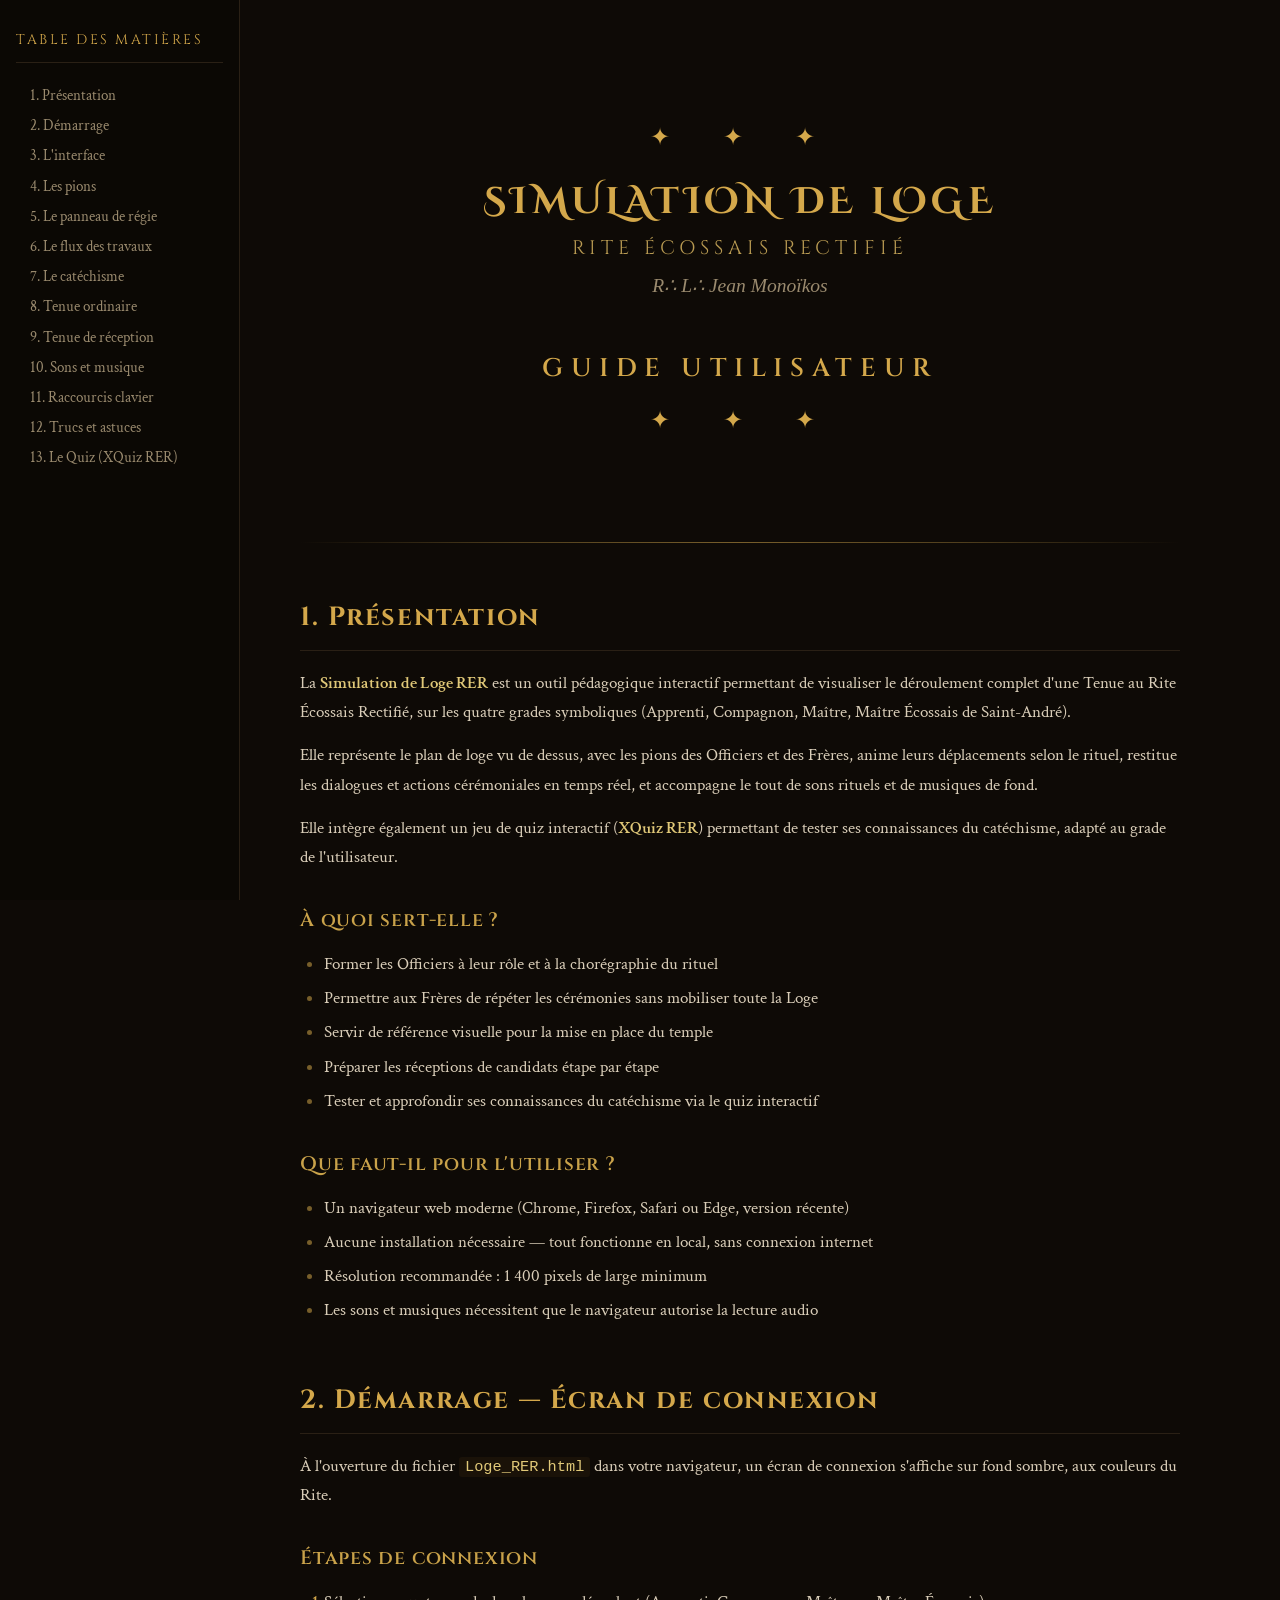
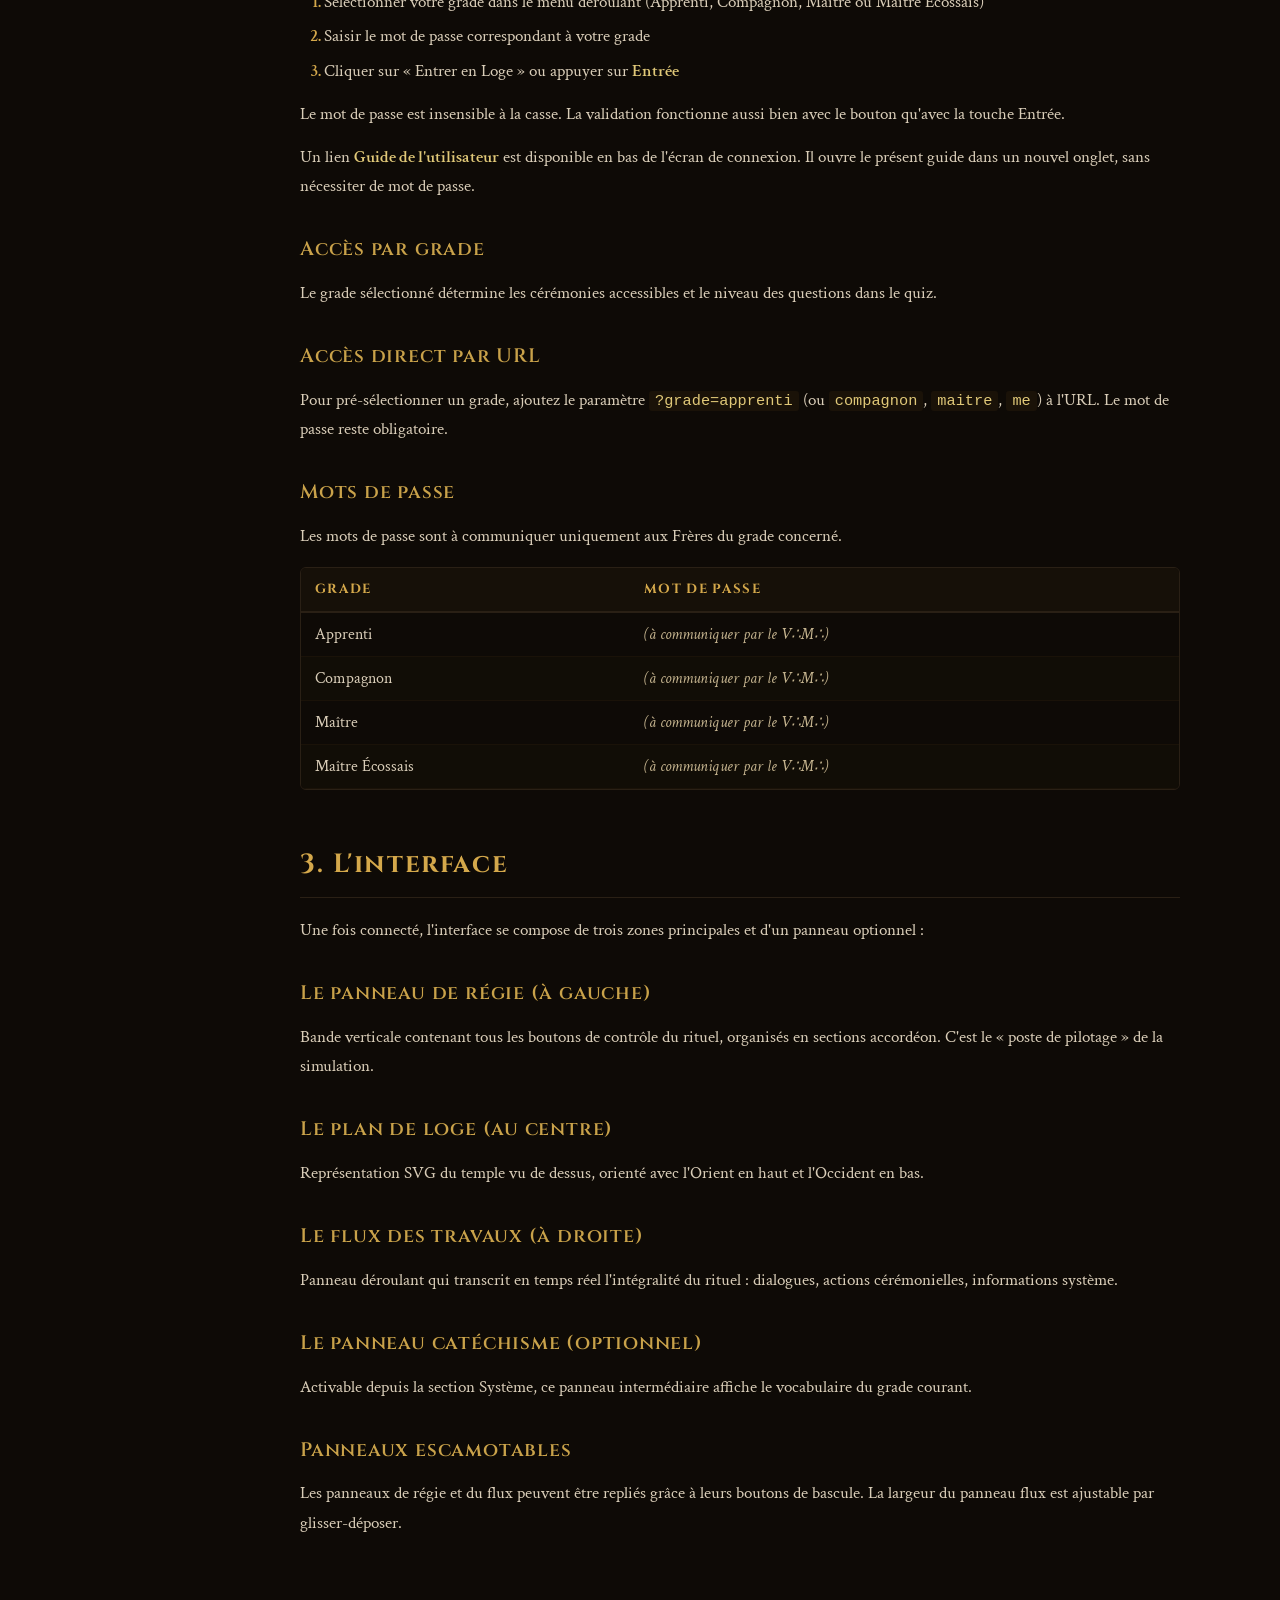
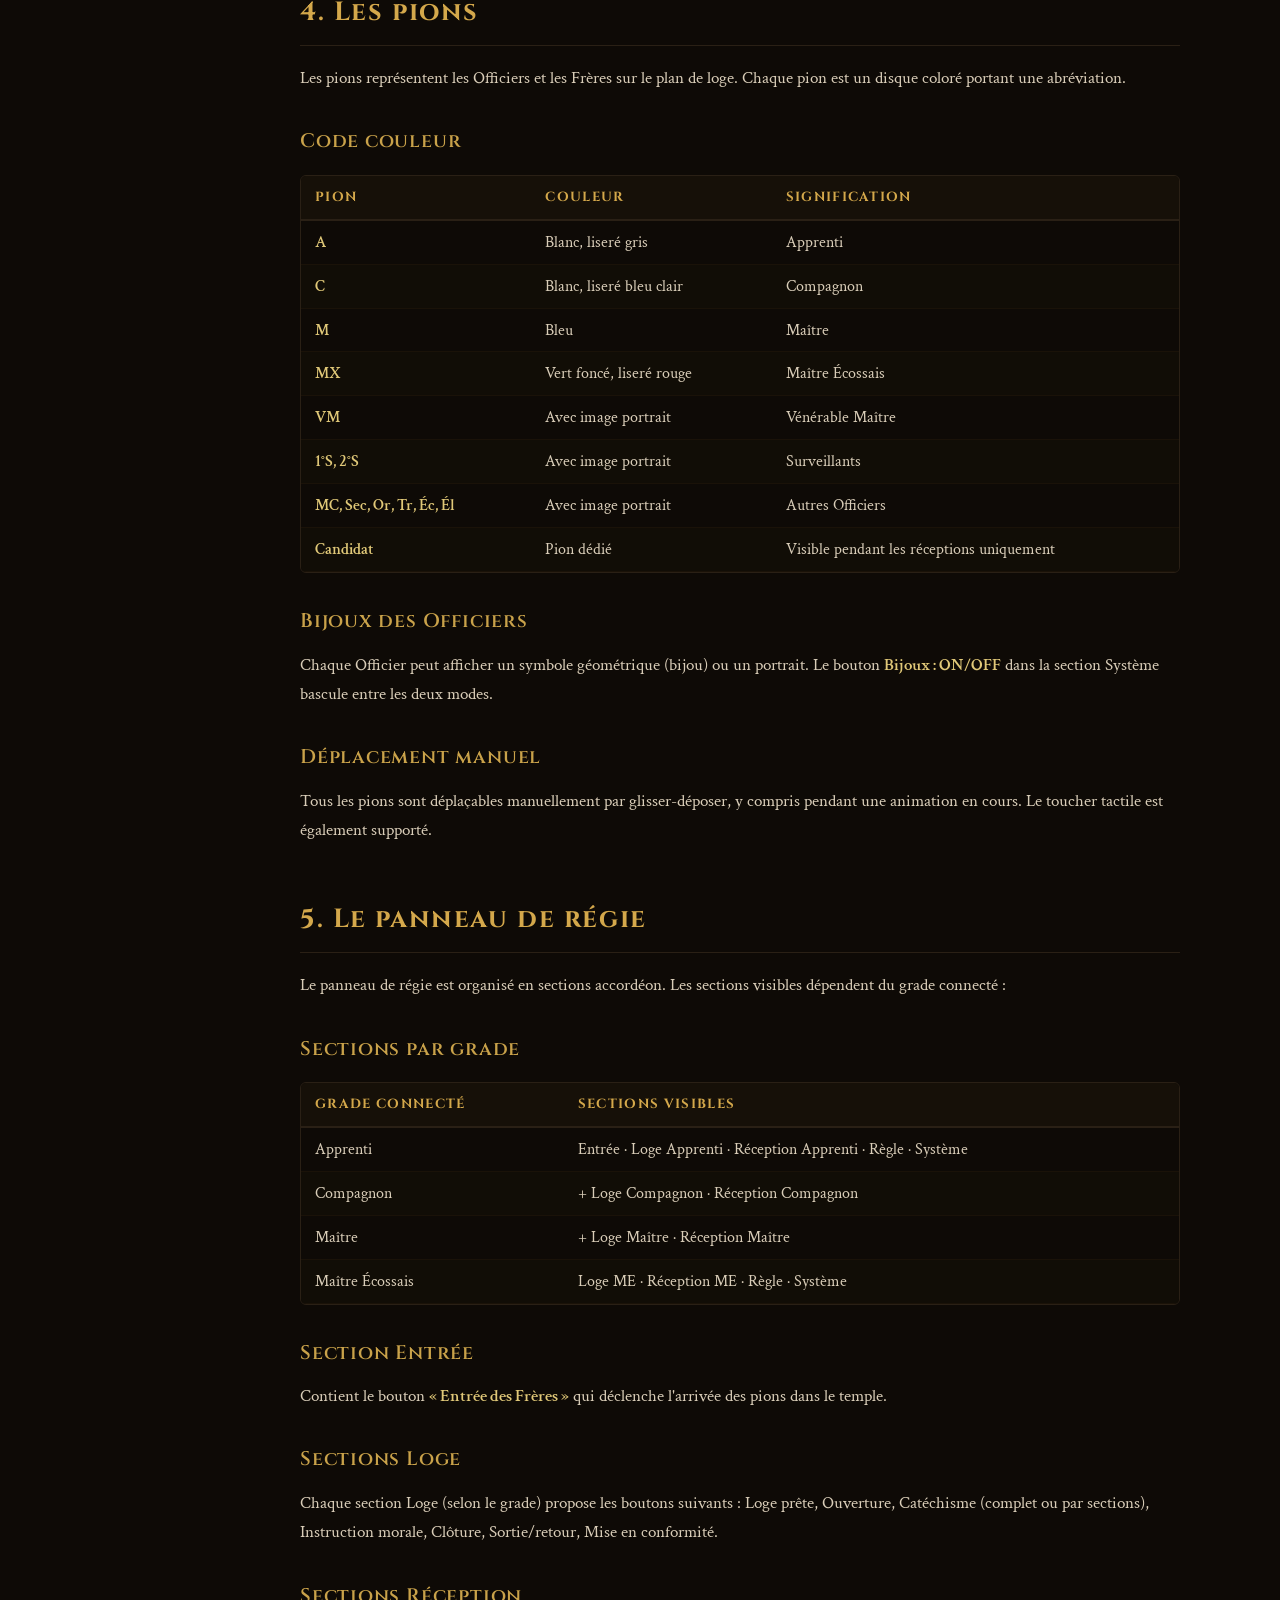
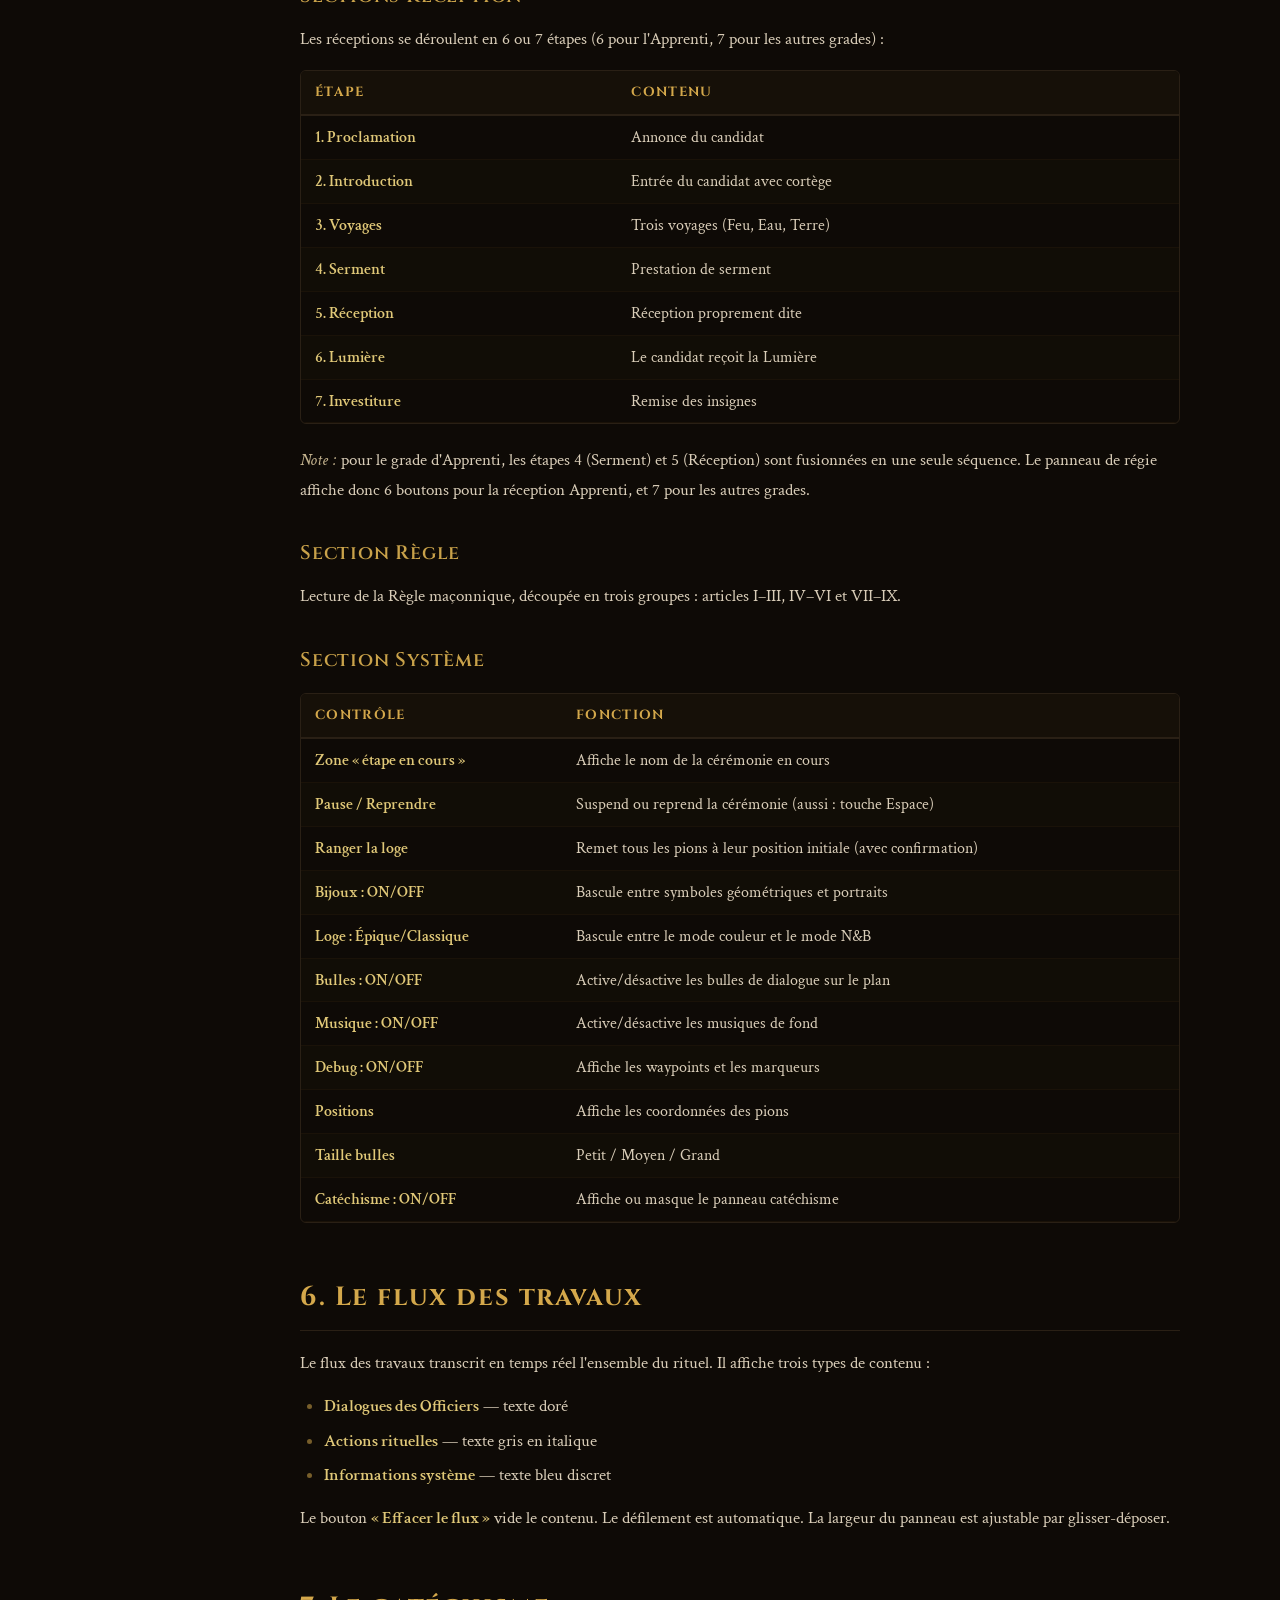
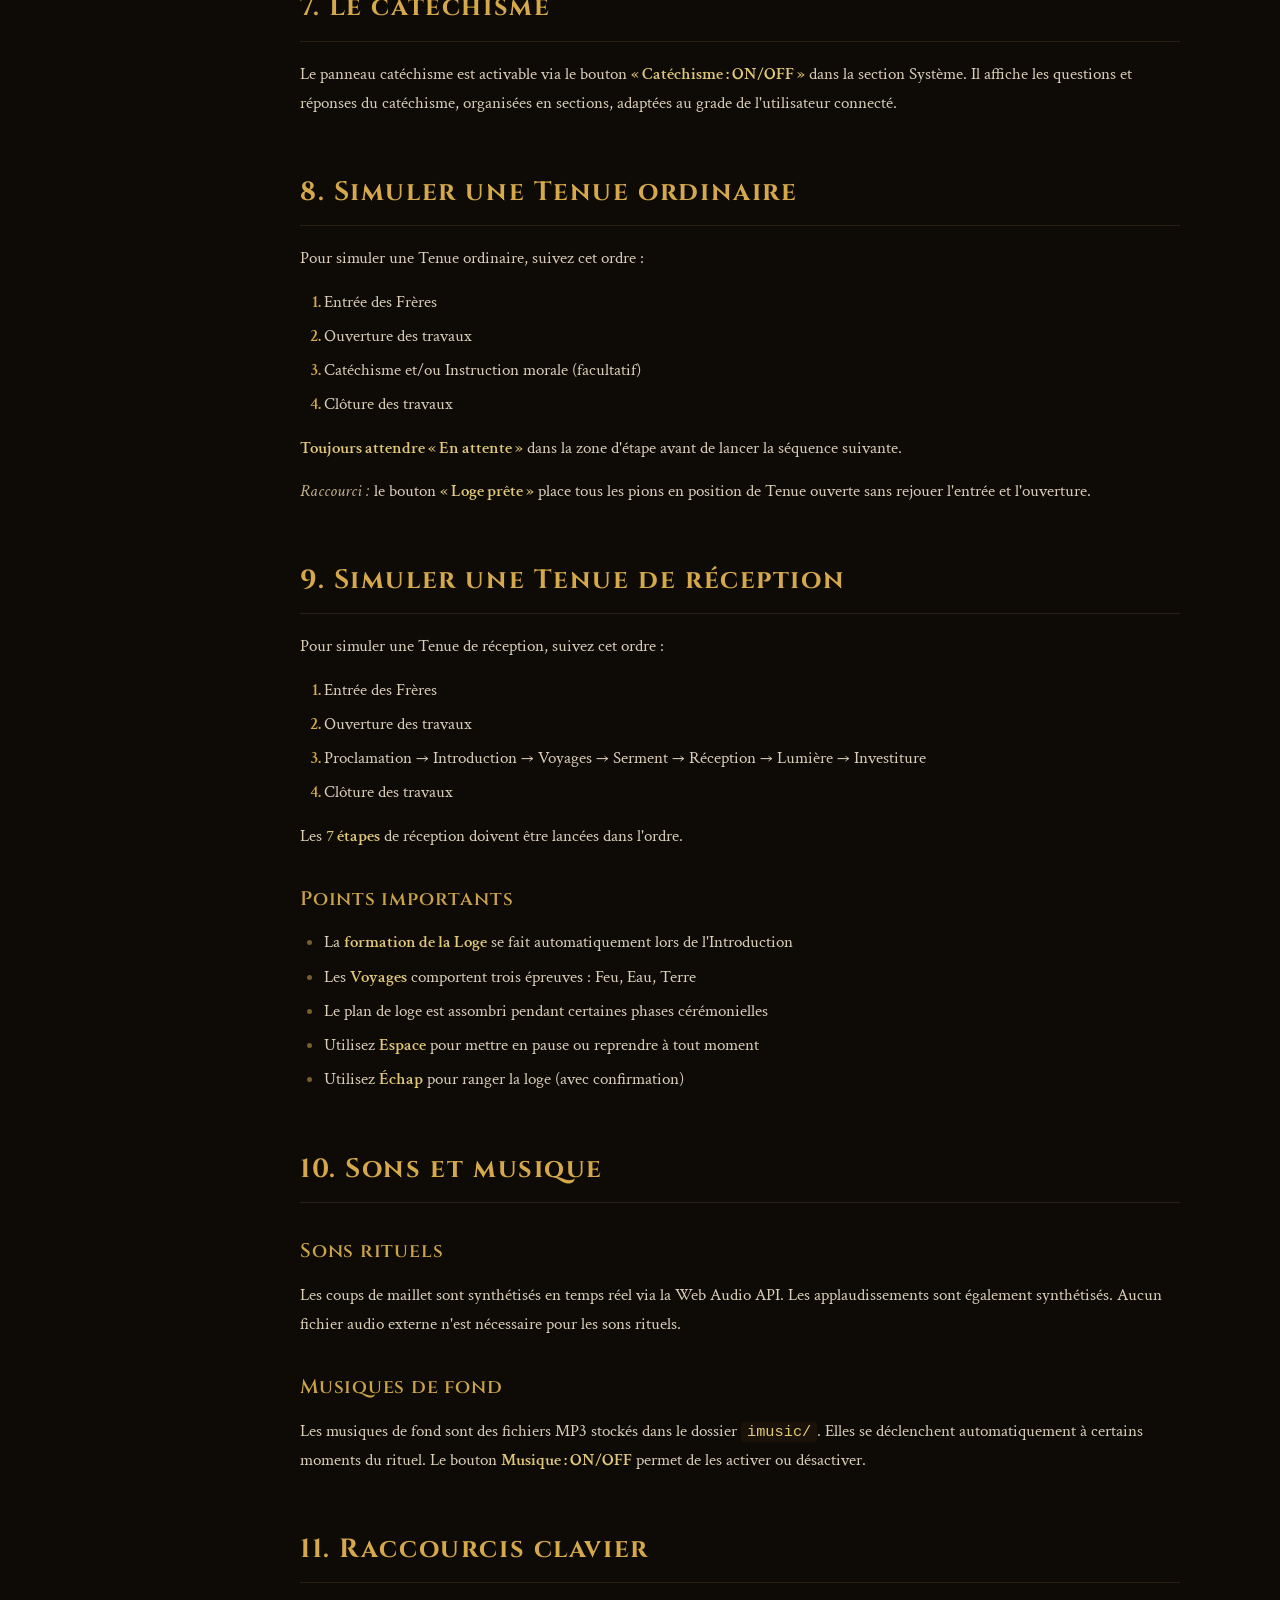
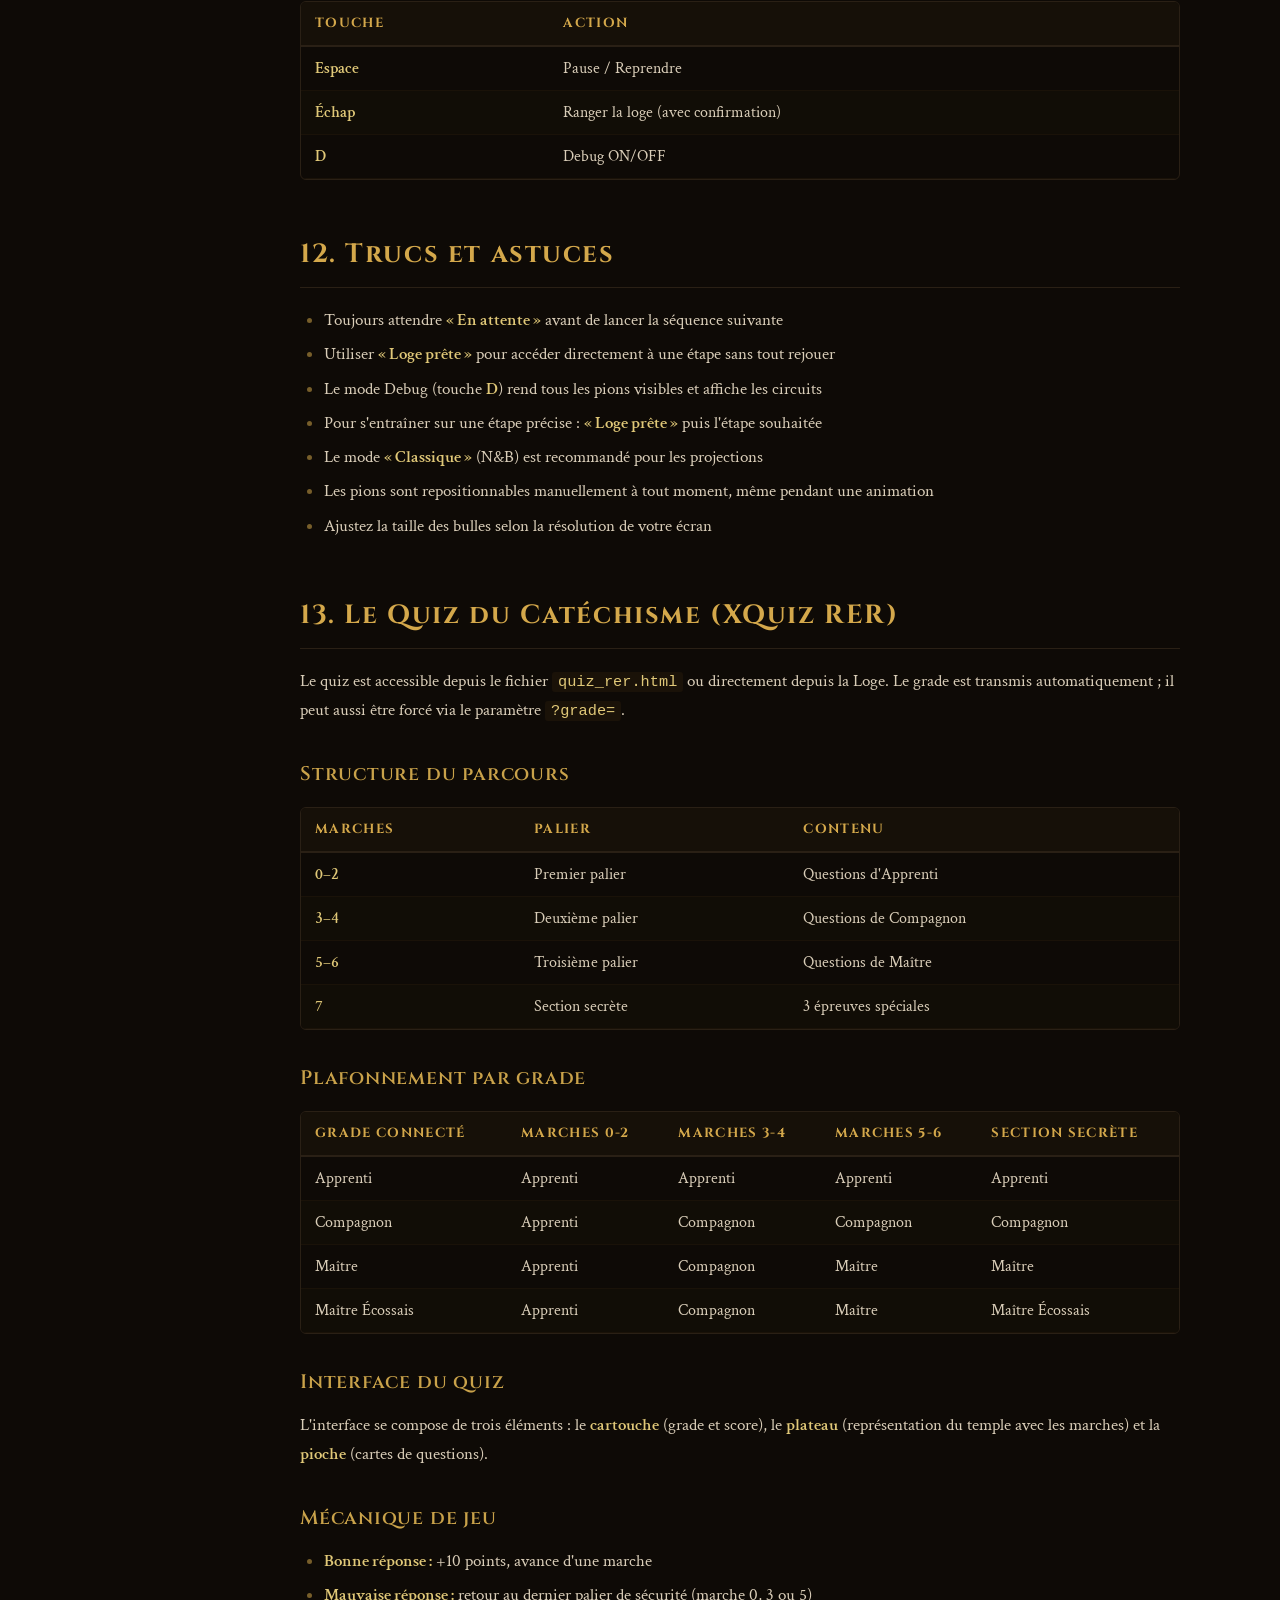
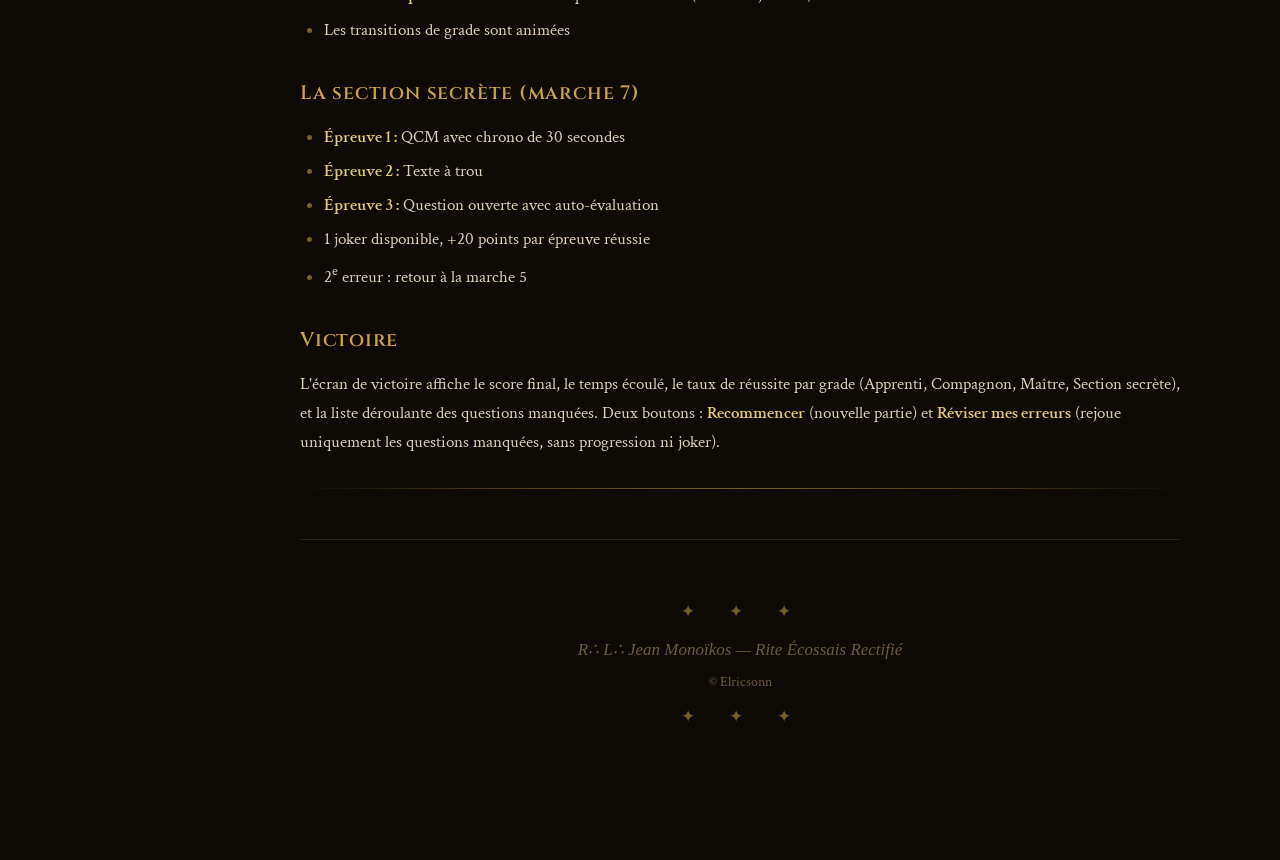
==== guide_utilisateur.html @ 22a7121b "Ajout guide_utilisateur.html au déploiement GitHub Pages Co-Authored-By: Claude Opus 4.6 (1M context" ====
<!DOCTYPE html>
<html lang="fr">
<head>
<meta charset="UTF-8">
<meta name="viewport" content="width=device-width, initial-scale=1.0">
<title>Guide utilisateur — Simulation de Loge RER</title>
<link href="https://fonts.googleapis.com/css2?family=Cinzel:wght@400;600;700;900&family=Cinzel+Decorative:wght@400;700&family=Crimson+Text:ital,wght@0,400;0,600;0,700;1,400;1,600&family=IM+Fell+English:ital@0;1&display=swap" rel="stylesheet">
<style>
/* ===== RESET & BASE ===== */
*, *::before, *::after { box-sizing: border-box; margin: 0; padding: 0; }
html { scroll-behavior: smooth; font-size: 17px; }
body {
    background: #0e0a06;
    color: #d9cdb8;
    font-family: 'Crimson Text', Georgia, serif;
    line-height: 1.72;
    min-height: 100vh;
}
::selection { background: #d4a84b33; color: #fff; }

/* ===== LAYOUT ===== */
.page-wrapper {
    display: flex;
    min-height: 100vh;
}
.content-area {
    flex: 1;
    min-width: 0;
    max-width: 960px;
    margin: 0 auto;
    padding: 48px 40px 80px 40px;
}
@media (min-width: 1100px) {
    .content-area { margin-left: 260px; }
}

/* ===== SIDEBAR TOC ===== */
.toc-sidebar {
    position: fixed;
    top: 0; left: 0;
    width: 240px;
    height: 100vh;
    background: #0b0804;
    border-right: 1px solid #2a2015;
    overflow-y: auto;
    padding: 28px 16px 40px 16px;
    z-index: 100;
    transition: transform .35s cubic-bezier(.4,0,.2,1);
    scrollbar-width: thin;
    scrollbar-color: #3a2a10 transparent;
}
.toc-sidebar::-webkit-scrollbar { width: 5px; }
.toc-sidebar::-webkit-scrollbar-thumb { background: #3a2a10; border-radius: 3px; }
.toc-sidebar::-webkit-scrollbar-track { background: transparent; }
.toc-sidebar .toc-title {
    font-family: 'Cinzel', serif;
    font-size: .82rem;
    letter-spacing: .18em;
    text-transform: uppercase;
    color: #d4a84b;
    margin-bottom: 18px;
    padding-bottom: 10px;
    border-bottom: 1px solid #2a2015;
}
.toc-sidebar a {
    display: block;
    color: #9a8a6e;
    text-decoration: none;
    font-family: 'Crimson Text', serif;
    font-size: .86rem;
    line-height: 1.45;
    padding: 4px 8px 4px 12px;
    border-left: 2px solid transparent;
    border-radius: 0 4px 4px 0;
    transition: all .2s;
    margin-bottom: 1px;
}
.toc-sidebar a:hover {
    color: #d4a84b;
    background: #1a1208;
    border-left-color: #d4a84b44;
}
.toc-sidebar a.active {
    color: #d4a84b;
    background: #1a1208;
    border-left-color: #d4a84b;
    font-weight: 600;
}

/* ===== HAMBURGER ===== */
.toc-toggle {
    display: none;
    position: fixed;
    top: 14px; left: 14px;
    z-index: 200;
    width: 42px; height: 42px;
    background: #161008;
    border: 1px solid #2a2015;
    border-radius: 6px;
    cursor: pointer;
    align-items: center;
    justify-content: center;
    flex-direction: column;
    gap: 5px;
}
.toc-toggle span {
    display: block;
    width: 22px; height: 2px;
    background: #d4a84b;
    border-radius: 1px;
    transition: all .3s;
}
.toc-toggle.open span:nth-child(1) { transform: translateY(7px) rotate(45deg); }
.toc-toggle.open span:nth-child(2) { opacity: 0; }
.toc-toggle.open span:nth-child(3) { transform: translateY(-7px) rotate(-45deg); }

.toc-overlay {
    display: none;
    position: fixed;
    inset: 0;
    background: rgba(0,0,0,.6);
    z-index: 90;
}

@media (max-width: 1099px) {
    .toc-toggle { display: flex; }
    .toc-sidebar { transform: translateX(-100%); }
    .toc-sidebar.open { transform: translateX(0); }
    .toc-overlay.open { display: block; }
    .content-area { padding: 48px 24px 80px 24px; margin-left: 0; }
}
@media (max-width: 600px) {
    html { font-size: 15px; }
    .content-area { padding: 40px 16px 60px 16px; }
}

/* ===== TITLE PAGE ===== */
.title-page {
    text-align: center;
    padding: 60px 20px 50px;
    margin-bottom: 40px;
}
.title-stars {
    font-size: 1.4rem;
    color: #d4a84b;
    letter-spacing: .6em;
    margin: 10px 0;
}
.title-page h1 {
    font-family: 'Cinzel Decorative', 'Cinzel', serif;
    font-weight: 700;
    font-size: 2.2rem;
    color: #d4a84b;
    letter-spacing: .12em;
    text-transform: uppercase;
    margin: 20px 0 6px;
    line-height: 1.25;
}
.title-page .title-rite {
    font-family: 'Cinzel', serif;
    font-size: 1.15rem;
    color: #b89a52;
    letter-spacing: .25em;
    text-transform: uppercase;
    margin-bottom: 4px;
}
.title-page .title-loge {
    font-family: 'IM Fell English', serif;
    font-style: italic;
    font-size: 1.15rem;
    color: #9a8a6e;
    margin-bottom: 24px;
}
.title-page .title-mode {
    font-family: 'Cinzel', serif;
    font-size: 1.5rem;
    font-weight: 600;
    color: #d4a84b;
    letter-spacing: .3em;
    text-transform: uppercase;
}

/* ===== HEADINGS ===== */
h2 {
    font-family: 'Cinzel', serif;
    font-weight: 700;
    font-size: 1.55rem;
    color: #d4a84b;
    margin: 52px 0 18px;
    padding-bottom: 10px;
    border-bottom: 1px solid #2a2015;
    letter-spacing: .06em;
}
h3 {
    font-family: 'Cinzel', serif;
    font-weight: 600;
    font-size: 1.15rem;
    color: #c9a24a;
    margin: 32px 0 12px;
    letter-spacing: .04em;
}
h4 {
    font-family: 'Cinzel', serif;
    font-weight: 400;
    font-size: 1rem;
    color: #b89a52;
    margin: 22px 0 8px;
}

/* ===== PARAGRAPHS & LISTS ===== */
p { margin: 0 0 14px; }
ul, ol { margin: 0 0 14px 24px; }
li { margin-bottom: 5px; }
ul li::marker { color: #d4a84b88; }
ol li::marker { color: #d4a84b; font-weight: 600; }
strong, b { color: #e0c878; font-weight: 600; }
em, i { font-style: italic; color: #c4b38e; }

/* ===== TABLES ===== */
.table-wrap {
    overflow-x: auto;
    margin: 16px 0 22px;
    border-radius: 6px;
    border: 1px solid #2a2015;
}
table {
    width: 100%;
    border-collapse: collapse;
    font-size: .92rem;
}
thead th {
    font-family: 'Cinzel', serif;
    font-size: .78rem;
    letter-spacing: .1em;
    text-transform: uppercase;
    color: #d4a84b;
    background: #161008;
    padding: 10px 14px;
    text-align: left;
    border-bottom: 2px solid #2a2015;
    white-space: nowrap;
}
tbody td {
    padding: 8px 14px;
    border-bottom: 1px solid #1a1208;
    vertical-align: top;
}
tbody tr:nth-child(even) td { background: #110d06; }
tbody tr:hover td { background: #1a140a; }
td code, th code {
    font-size: .85em;
    background: #1a1208;
    padding: 1px 5px;
    border-radius: 3px;
    color: #e0c878;
}

/* ===== CODE ===== */
code {
    font-family: 'SF Mono', 'Fira Code', 'Consolas', monospace;
    font-size: .9em;
}
p code, li code {
    background: #1a1208;
    padding: 1px 6px;
    border-radius: 3px;
    color: #e0c878;
}

/* ===== GOLD SEPARATOR ===== */
.gold-sep {
    height: 1px;
    background: linear-gradient(90deg, transparent, #d4a84b55, #d4a84b88, #d4a84b55, transparent);
    margin: 30px 0;
    border: none;
}

/* ===== BACK TO TOP ===== */
.back-to-top {
    position: fixed;
    bottom: 28px;
    right: 28px;
    width: 44px; height: 44px;
    background: #161008;
    border: 1px solid #2a2015;
    border-radius: 50%;
    color: #d4a84b;
    font-size: 1.3rem;
    cursor: pointer;
    display: flex;
    align-items: center;
    justify-content: center;
    opacity: 0;
    visibility: hidden;
    transition: all .3s;
    z-index: 80;
}
.back-to-top.visible { opacity: 1; visibility: visible; }
.back-to-top:hover { background: #1e1608; border-color: #d4a84b44; transform: translateY(-2px); }

/* ===== FOOTER ===== */
.footer {
    text-align: center;
    padding: 50px 20px 40px;
    margin-top: 50px;
    border-top: 1px solid #2a2015;
    color: #6a5a3e;
}
.footer .footer-stars { color: #d4a84b88; letter-spacing: .5em; margin: 8px 0; }
.footer .footer-loge { font-family: 'IM Fell English', serif; font-style: italic; }
.footer .footer-copy { font-size: .85rem; margin-top: 6px; }

/* ===== PRINT ===== */
@media print {
    body { background: #fff; color: #111; font-size: 11pt; }
    .toc-sidebar, .toc-toggle, .toc-overlay, .back-to-top { display: none !important; }
    .content-area { margin: 0; padding: 20px; max-width: 100%; }
    h2 { color: #333; border-bottom-color: #999; }
    h3, h4 { color: #444; }
    .title-page h1, .title-page .title-mode, .title-stars { color: #222; }
    .title-page .title-rite, .title-page .title-loge { color: #555; }
    table { font-size: 9pt; }
    thead th { background: #eee; color: #222; border-bottom-color: #999; }
    tbody tr:nth-child(even) td { background: #f5f5f5; }
    tbody td { border-bottom-color: #ddd; }
    code, p code, li code, td code { color: #333; background: #eee; }
    .gold-sep { background: #ccc; }
    strong, b { color: #111; }
    em, i { color: #333; }
    a { color: #111; text-decoration: none; }
    .footer { border-top-color: #ccc; color: #666; }
    .footer .footer-stars { color: #999; }
}
</style>
</head>
<body>

<!-- ===== TOC TOGGLE (mobile) ===== -->
<button class="toc-toggle" id="tocToggle" aria-label="Menu">
    <span></span><span></span><span></span>
</button>
<div class="toc-overlay" id="tocOverlay"></div>

<!-- ===== SIDEBAR TOC ===== -->
<nav class="toc-sidebar" id="tocSidebar">
    <div class="toc-title">Table des mati&#232;res</div>
    <a href="#s1">1. Pr&#233;sentation</a>
    <a href="#s2">2. D&#233;marrage</a>
    <a href="#s3">3. L'interface</a>
    <a href="#s4">4. Les pions</a>
    <a href="#s5">5. Le panneau de r&#233;gie</a>
    <a href="#s6">6. Le flux des travaux</a>
    <a href="#s7">7. Le cat&#233;chisme</a>
    <a href="#s8">8. Tenue ordinaire</a>
    <a href="#s9">9. Tenue de r&#233;ception</a>
    <a href="#s10">10. Sons et musique</a>
    <a href="#s11">11. Raccourcis clavier</a>
    <a href="#s12">12. Trucs et astuces</a>
    <a href="#s13">13. Le Quiz (XQuiz RER)</a>
</nav>

<!-- ===== MAIN CONTENT ===== -->
<div class="page-wrapper">
<main class="content-area">

<!-- TITLE PAGE -->
<div class="title-page" id="top">
    <div class="title-stars">&#10022;&#8195;&#10022;&#8195;&#10022;</div>
    <h1>Simulation de Loge</h1>
    <div class="title-rite">Rite &#201;cossais Rectifi&#233;</div>
    <div class="title-loge">R&#8756; L&#8756; Jean Mono&#239;kos</div>
    <div style="height:20px"></div>
    <div class="title-mode">Guide utilisateur</div>
    <div class="title-stars">&#10022;&#8195;&#10022;&#8195;&#10022;</div>
</div>

<hr class="gold-sep">

<!-- ================================================================ -->
<!-- 1. Pr&#233;sentation -->
<!-- ================================================================ -->
<h2 id="s1">1. Pr&#233;sentation</h2>

<p>La <strong>Simulation de Loge RER</strong> est un outil p&#233;dagogique interactif permettant de visualiser le d&#233;roulement complet d'une Tenue au Rite &#201;cossais Rectifi&#233;, sur les quatre grades symboliques (Apprenti, Compagnon, Ma&#238;tre, Ma&#238;tre &#201;cossais de Saint-Andr&#233;).</p>

<p>Elle repr&#233;sente le plan de loge vu de dessus, avec les pions des Officiers et des Fr&#232;res, anime leurs d&#233;placements selon le rituel, restitue les dialogues et actions c&#233;r&#233;moniales en temps r&#233;el, et accompagne le tout de sons rituels et de musiques de fond.</p>

<p>Elle int&#232;gre &#233;galement un jeu de quiz interactif (<strong>XQuiz RER</strong>) permettant de tester ses connaissances du cat&#233;chisme, adapt&#233; au grade de l'utilisateur.</p>

<h3>&#192; quoi sert-elle ?</h3>
<ul>
    <li>Former les Officiers &#224; leur r&#244;le et &#224; la chor&#233;graphie du rituel</li>
    <li>Permettre aux Fr&#232;res de r&#233;p&#233;ter les c&#233;r&#233;monies sans mobiliser toute la Loge</li>
    <li>Servir de r&#233;f&#233;rence visuelle pour la mise en place du temple</li>
    <li>Pr&#233;parer les r&#233;ceptions de candidats &#233;tape par &#233;tape</li>
    <li>Tester et approfondir ses connaissances du cat&#233;chisme via le quiz interactif</li>
</ul>

<h3>Que faut-il pour l'utiliser ?</h3>
<ul>
    <li>Un navigateur web moderne (Chrome, Firefox, Safari ou Edge, version r&#233;cente)</li>
    <li>Aucune installation n&#233;cessaire &#8212; tout fonctionne en local, sans connexion internet</li>
    <li>R&#233;solution recommand&#233;e : 1 400 pixels de large minimum</li>
    <li>Les sons et musiques n&#233;cessitent que le navigateur autorise la lecture audio</li>
</ul>

<!-- ================================================================ -->
<!-- 2. D&#233;marrage -->
<!-- ================================================================ -->
<h2 id="s2">2. D&#233;marrage &#8212; &#201;cran de connexion</h2>

<p>&#192; l'ouverture du fichier <code>Loge_RER.html</code> dans votre navigateur, un &#233;cran de connexion s'affiche sur fond sombre, aux couleurs du Rite.</p>

<h3>&#201;tapes de connexion</h3>
<ol>
    <li>S&#233;lectionner votre grade dans le menu d&#233;roulant (Apprenti, Compagnon, Ma&#238;tre ou Ma&#238;tre &#201;cossais)</li>
    <li>Saisir le mot de passe correspondant &#224; votre grade</li>
    <li>Cliquer sur &#171; Entrer en Loge &#187; ou appuyer sur <strong>Entr&#233;e</strong></li>
</ol>

<p>Le mot de passe est insensible &#224; la casse. La validation fonctionne aussi bien avec le bouton qu'avec la touche Entr&#233;e.</p>
<p>Un lien <strong>Guide de l'utilisateur</strong> est disponible en bas de l'&#233;cran de connexion. Il ouvre le pr&#233;sent guide dans un nouvel onglet, sans n&#233;cessiter de mot de passe.</p>

<h3>Acc&#232;s par grade</h3>
<p>Le grade s&#233;lectionn&#233; d&#233;termine les c&#233;r&#233;monies accessibles et le niveau des questions dans le quiz.</p>

<h3>Acc&#232;s direct par URL</h3>
<p>Pour pr&#233;-s&#233;lectionner un grade, ajoutez le param&#232;tre <code>?grade=apprenti</code> (ou <code>compagnon</code>, <code>maitre</code>, <code>me</code>) &#224; l'URL. Le mot de passe reste obligatoire.</p>

<h3>Mots de passe</h3>
<p>Les mots de passe sont &#224; communiquer uniquement aux Fr&#232;res du grade concern&#233;.</p>
<div class="table-wrap">
<table>
<thead><tr><th>Grade</th><th>Mot de passe</th></tr></thead>
<tbody>
<tr><td>Apprenti</td><td><em>(&#224; communiquer par le V&#8756;M&#8756;)</em></td></tr>
<tr><td>Compagnon</td><td><em>(&#224; communiquer par le V&#8756;M&#8756;)</em></td></tr>
<tr><td>Ma&#238;tre</td><td><em>(&#224; communiquer par le V&#8756;M&#8756;)</em></td></tr>
<tr><td>Ma&#238;tre &#201;cossais</td><td><em>(&#224; communiquer par le V&#8756;M&#8756;)</em></td></tr>
</tbody>
</table>
</div>

<!-- ================================================================ -->
<!-- 3. L'interface -->
<!-- ================================================================ -->
<h2 id="s3">3. L'interface</h2>

<p>Une fois connect&#233;, l'interface se compose de trois zones principales et d'un panneau optionnel :</p>

<h3>Le panneau de r&#233;gie (&#224; gauche)</h3>
<p>Bande verticale contenant tous les boutons de contr&#244;le du rituel, organis&#233;s en sections accord&#233;on. C'est le &#171; poste de pilotage &#187; de la simulation.</p>

<h3>Le plan de loge (au centre)</h3>
<p>Repr&#233;sentation SVG du temple vu de dessus, orient&#233; avec l'Orient en haut et l'Occident en bas.</p>

<h3>Le flux des travaux (&#224; droite)</h3>
<p>Panneau d&#233;roulant qui transcrit en temps r&#233;el l'int&#233;gralit&#233; du rituel : dialogues, actions c&#233;r&#233;monielles, informations syst&#232;me.</p>

<h3>Le panneau cat&#233;chisme (optionnel)</h3>
<p>Activable depuis la section Syst&#232;me, ce panneau interm&#233;diaire affiche le vocabulaire du grade courant.</p>

<h3>Panneaux escamotables</h3>
<p>Les panneaux de r&#233;gie et du flux peuvent &#234;tre repli&#233;s gr&#226;ce &#224; leurs boutons de bascule. La largeur du panneau flux est ajustable par glisser-d&#233;poser.</p>

<!-- ================================================================ -->
<!-- 4. Les pions -->
<!-- ================================================================ -->
<h2 id="s4">4. Les pions</h2>

<p>Les pions repr&#233;sentent les Officiers et les Fr&#232;res sur le plan de loge. Chaque pion est un disque color&#233; portant une abr&#233;viation.</p>

<h3>Code couleur</h3>
<div class="table-wrap">
<table>
<thead><tr><th>Pion</th><th>Couleur</th><th>Signification</th></tr></thead>
<tbody>
<tr><td><strong>A</strong></td><td>Blanc, liser&#233; gris</td><td>Apprenti</td></tr>
<tr><td><strong>C</strong></td><td>Blanc, liser&#233; bleu clair</td><td>Compagnon</td></tr>
<tr><td><strong>M</strong></td><td>Bleu</td><td>Ma&#238;tre</td></tr>
<tr><td><strong>MX</strong></td><td>Vert fonc&#233;, liser&#233; rouge</td><td>Ma&#238;tre &#201;cossais</td></tr>
<tr><td><strong>VM</strong></td><td>Avec image portrait</td><td>V&#233;n&#233;rable Ma&#238;tre</td></tr>
<tr><td><strong>1&#176;S, 2&#176;S</strong></td><td>Avec image portrait</td><td>Surveillants</td></tr>
<tr><td><strong>MC, Sec, Or, Tr, &#201;c, &#201;l</strong></td><td>Avec image portrait</td><td>Autres Officiers</td></tr>
<tr><td><strong>Candidat</strong></td><td>Pion d&#233;di&#233;</td><td>Visible pendant les r&#233;ceptions uniquement</td></tr>
</tbody>
</table>
</div>

<h3>Bijoux des Officiers</h3>
<p>Chaque Officier peut afficher un symbole g&#233;om&#233;trique (bijou) ou un portrait. Le bouton <strong>Bijoux : ON/OFF</strong> dans la section Syst&#232;me bascule entre les deux modes.</p>

<h3>D&#233;placement manuel</h3>
<p>Tous les pions sont d&#233;pla&#231;ables manuellement par glisser-d&#233;poser, y compris pendant une animation en cours. Le toucher tactile est &#233;galement support&#233;.</p>

<!-- ================================================================ -->
<!-- 5. Le panneau de r&#233;gie -->
<!-- ================================================================ -->
<h2 id="s5">5. Le panneau de r&#233;gie</h2>

<p>Le panneau de r&#233;gie est organis&#233; en sections accord&#233;on. Les sections visibles d&#233;pendent du grade connect&#233; :</p>

<h3>Sections par grade</h3>
<div class="table-wrap">
<table>
<thead><tr><th>Grade connect&#233;</th><th>Sections visibles</th></tr></thead>
<tbody>
<tr><td>Apprenti</td><td>Entr&#233;e &#183; Loge Apprenti &#183; R&#233;ception Apprenti &#183; R&#232;gle &#183; Syst&#232;me</td></tr>
<tr><td>Compagnon</td><td>+ Loge Compagnon &#183; R&#233;ception Compagnon</td></tr>
<tr><td>Ma&#238;tre</td><td>+ Loge Ma&#238;tre &#183; R&#233;ception Ma&#238;tre</td></tr>
<tr><td>Ma&#238;tre &#201;cossais</td><td>Loge ME &#183; R&#233;ception ME &#183; R&#232;gle &#183; Syst&#232;me</td></tr>
</tbody>
</table>
</div>

<h3>Section Entr&#233;e</h3>
<p>Contient le bouton <strong>&#171; Entr&#233;e des Fr&#232;res &#187;</strong> qui d&#233;clenche l'arriv&#233;e des pions dans le temple.</p>

<h3>Sections Loge</h3>
<p>Chaque section Loge (selon le grade) propose les boutons suivants : Loge pr&#234;te, Ouverture, Cat&#233;chisme (complet ou par sections), Instruction morale, Cl&#244;ture, Sortie/retour, Mise en conformit&#233;.</p>

<h3>Sections R&#233;ception</h3>
<p>Les r&#233;ceptions se d&#233;roulent en 6 ou 7 &#233;tapes (6 pour l'Apprenti, 7 pour les autres grades) :</p>
<div class="table-wrap">
<table>
<thead><tr><th>&#201;tape</th><th>Contenu</th></tr></thead>
<tbody>
<tr><td><strong>1. Proclamation</strong></td><td>Annonce du candidat</td></tr>
<tr><td><strong>2. Introduction</strong></td><td>Entr&#233;e du candidat avec cort&#232;ge</td></tr>
<tr><td><strong>3. Voyages</strong></td><td>Trois voyages (Feu, Eau, Terre)</td></tr>
<tr><td><strong>4. Serment</strong></td><td>Prestation de serment</td></tr>
<tr><td><strong>5. R&#233;ception</strong></td><td>R&#233;ception proprement dite</td></tr>
<tr><td><strong>6. Lumi&#232;re</strong></td><td>Le candidat re&#231;oit la Lumi&#232;re</td></tr>
<tr><td><strong>7. Investiture</strong></td><td>Remise des insignes</td></tr>
</tbody>
</table>
</div>
<p><em>Note :</em> pour le grade d'Apprenti, les &#233;tapes 4 (Serment) et 5 (R&#233;ception) sont fusionn&#233;es en une seule s&#233;quence. Le panneau de r&#233;gie affiche donc 6 boutons pour la r&#233;ception Apprenti, et 7 pour les autres grades.</p>

<h3>Section R&#232;gle</h3>
<p>Lecture de la R&#232;gle ma&#231;onnique, d&#233;coup&#233;e en trois groupes : articles I&#8211;III, IV&#8211;VI et VII&#8211;IX.</p>

<h3>Section Syst&#232;me</h3>
<div class="table-wrap">
<table>
<thead><tr><th>Contr&#244;le</th><th>Fonction</th></tr></thead>
<tbody>
<tr><td><strong>Zone &#171; &#233;tape en cours &#187;</strong></td><td>Affiche le nom de la c&#233;r&#233;monie en cours</td></tr>
<tr><td><strong>Pause / Reprendre</strong></td><td>Suspend ou reprend la c&#233;r&#233;monie (aussi : touche Espace)</td></tr>
<tr><td><strong>Ranger la loge</strong></td><td>Remet tous les pions &#224; leur position initiale (avec confirmation)</td></tr>
<tr><td><strong>Bijoux : ON/OFF</strong></td><td>Bascule entre symboles g&#233;om&#233;triques et portraits</td></tr>
<tr><td><strong>Loge : &#201;pique/Classique</strong></td><td>Bascule entre le mode couleur et le mode N&amp;B</td></tr>
<tr><td><strong>Bulles : ON/OFF</strong></td><td>Active/d&#233;sactive les bulles de dialogue sur le plan</td></tr>
<tr><td><strong>Musique : ON/OFF</strong></td><td>Active/d&#233;sactive les musiques de fond</td></tr>
<tr><td><strong>Debug : ON/OFF</strong></td><td>Affiche les waypoints et les marqueurs</td></tr>
<tr><td><strong>Positions</strong></td><td>Affiche les coordonn&#233;es des pions</td></tr>
<tr><td><strong>Taille bulles</strong></td><td>Petit / Moyen / Grand</td></tr>
<tr><td><strong>Cat&#233;chisme : ON/OFF</strong></td><td>Affiche ou masque le panneau cat&#233;chisme</td></tr>
</tbody>
</table>
</div>

<!-- ================================================================ -->
<!-- 6. Le flux des travaux -->
<!-- ================================================================ -->
<h2 id="s6">6. Le flux des travaux</h2>

<p>Le flux des travaux transcrit en temps r&#233;el l'ensemble du rituel. Il affiche trois types de contenu :</p>

<ul>
    <li><strong>Dialogues des Officiers</strong> &#8212; texte dor&#233;</li>
    <li><strong>Actions rituelles</strong> &#8212; texte gris en italique</li>
    <li><strong>Informations syst&#232;me</strong> &#8212; texte bleu discret</li>
</ul>

<p>Le bouton <strong>&#171; Effacer le flux &#187;</strong> vide le contenu. Le d&#233;filement est automatique. La largeur du panneau est ajustable par glisser-d&#233;poser.</p>

<!-- ================================================================ -->
<!-- 7. Le cat&#233;chisme -->
<!-- ================================================================ -->
<h2 id="s7">7. Le cat&#233;chisme</h2>

<p>Le panneau cat&#233;chisme est activable via le bouton <strong>&#171; Cat&#233;chisme : ON/OFF &#187;</strong> dans la section Syst&#232;me. Il affiche les questions et r&#233;ponses du cat&#233;chisme, organis&#233;es en sections, adapt&#233;es au grade de l'utilisateur connect&#233;.</p>

<!-- ================================================================ -->
<!-- 8. Tenue ordinaire -->
<!-- ================================================================ -->
<h2 id="s8">8. Simuler une Tenue ordinaire</h2>

<p>Pour simuler une Tenue ordinaire, suivez cet ordre :</p>
<ol>
    <li>Entr&#233;e des Fr&#232;res</li>
    <li>Ouverture des travaux</li>
    <li>Cat&#233;chisme et/ou Instruction morale (facultatif)</li>
    <li>Cl&#244;ture des travaux</li>
</ol>

<p><strong>Toujours attendre &#171; En attente &#187;</strong> dans la zone d'&#233;tape avant de lancer la s&#233;quence suivante.</p>

<p><em>Raccourci :</em> le bouton <strong>&#171; Loge pr&#234;te &#187;</strong> place tous les pions en position de Tenue ouverte sans rejouer l'entr&#233;e et l'ouverture.</p>

<!-- ================================================================ -->
<!-- 9. Tenue de r&#233;ception -->
<!-- ================================================================ -->
<h2 id="s9">9. Simuler une Tenue de r&#233;ception</h2>

<p>Pour simuler une Tenue de r&#233;ception, suivez cet ordre :</p>
<ol>
    <li>Entr&#233;e des Fr&#232;res</li>
    <li>Ouverture des travaux</li>
    <li>Proclamation &#8594; Introduction &#8594; Voyages &#8594; Serment &#8594; R&#233;ception &#8594; Lumi&#232;re &#8594; Investiture</li>
    <li>Cl&#244;ture des travaux</li>
</ol>

<p>Les <strong>7 &#233;tapes</strong> de r&#233;ception doivent &#234;tre lanc&#233;es dans l'ordre.</p>

<h3>Points importants</h3>
<ul>
    <li>La <strong>formation de la Loge</strong> se fait automatiquement lors de l'Introduction</li>
    <li>Les <strong>Voyages</strong> comportent trois &#233;preuves : Feu, Eau, Terre</li>
    <li>Le plan de loge est assombri pendant certaines phases c&#233;r&#233;monielles</li>
    <li>Utilisez <strong>Espace</strong> pour mettre en pause ou reprendre &#224; tout moment</li>
    <li>Utilisez <strong>&#201;chap</strong> pour ranger la loge (avec confirmation)</li>
</ul>

<!-- ================================================================ -->
<!-- 10. Sons et musique -->
<!-- ================================================================ -->
<h2 id="s10">10. Sons et musique</h2>

<h3>Sons rituels</h3>
<p>Les coups de maillet sont synth&#233;tis&#233;s en temps r&#233;el via la Web Audio API. Les applaudissements sont &#233;galement synth&#233;tis&#233;s. Aucun fichier audio externe n'est n&#233;cessaire pour les sons rituels.</p>

<h3>Musiques de fond</h3>
<p>Les musiques de fond sont des fichiers MP3 stock&#233;s dans le dossier <code>imusic/</code>. Elles se d&#233;clenchent automatiquement &#224; certains moments du rituel. Le bouton <strong>Musique : ON/OFF</strong> permet de les activer ou d&#233;sactiver.</p>

<!-- ================================================================ -->
<!-- 11. Raccourcis clavier -->
<!-- ================================================================ -->
<h2 id="s11">11. Raccourcis clavier</h2>

<div class="table-wrap">
<table>
<thead><tr><th>Touche</th><th>Action</th></tr></thead>
<tbody>
<tr><td><strong>Espace</strong></td><td>Pause / Reprendre</td></tr>
<tr><td><strong>&#201;chap</strong></td><td>Ranger la loge (avec confirmation)</td></tr>
<tr><td><strong>D</strong></td><td>Debug ON/OFF</td></tr>
</tbody>
</table>
</div>

<!-- ================================================================ -->
<!-- 12. Trucs et astuces -->
<!-- ================================================================ -->
<h2 id="s12">12. Trucs et astuces</h2>

<ul>
    <li>Toujours attendre <strong>&#171; En attente &#187;</strong> avant de lancer la s&#233;quence suivante</li>
    <li>Utiliser <strong>&#171; Loge pr&#234;te &#187;</strong> pour acc&#233;der directement &#224; une &#233;tape sans tout rejouer</li>
    <li>Le mode Debug (touche <strong>D</strong>) rend tous les pions visibles et affiche les circuits</li>
    <li>Pour s'entra&#238;ner sur une &#233;tape pr&#233;cise : <strong>&#171; Loge pr&#234;te &#187;</strong> puis l'&#233;tape souhait&#233;e</li>
    <li>Le mode <strong>&#171; Classique &#187;</strong> (N&amp;B) est recommand&#233; pour les projections</li>
    <li>Les pions sont repositionnables manuellement &#224; tout moment, m&#234;me pendant une animation</li>
    <li>Ajustez la taille des bulles selon la r&#233;solution de votre &#233;cran</li>
</ul>

<!-- ================================================================ -->
<!-- 13. Le Quiz du Cat&#233;chisme -->
<!-- ================================================================ -->
<h2 id="s13">13. Le Quiz du Cat&#233;chisme (XQuiz RER)</h2>

<p>Le quiz est accessible depuis le fichier <code>quiz_rer.html</code> ou directement depuis la Loge. Le grade est transmis automatiquement ; il peut aussi &#234;tre forc&#233; via le param&#232;tre <code>?grade=</code>.</p>

<h3>Structure du parcours</h3>
<div class="table-wrap">
<table>
<thead><tr><th>Marches</th><th>Palier</th><th>Contenu</th></tr></thead>
<tbody>
<tr><td><strong>0&#8211;2</strong></td><td>Premier palier</td><td>Questions d'Apprenti</td></tr>
<tr><td><strong>3&#8211;4</strong></td><td>Deuxi&#232;me palier</td><td>Questions de Compagnon</td></tr>
<tr><td><strong>5&#8211;6</strong></td><td>Troisi&#232;me palier</td><td>Questions de Ma&#238;tre</td></tr>
<tr><td><strong>7</strong></td><td>Section secr&#232;te</td><td>3 &#233;preuves sp&#233;ciales</td></tr>
</tbody>
</table>
</div>

<h3>Plafonnement par grade</h3>
<div class="table-wrap">
<table>
<thead><tr><th>Grade connect&#233;</th><th>Marches 0-2</th><th>Marches 3-4</th><th>Marches 5-6</th><th>Section secr&#232;te</th></tr></thead>
<tbody>
<tr><td>Apprenti</td><td>Apprenti</td><td>Apprenti</td><td>Apprenti</td><td>Apprenti</td></tr>
<tr><td>Compagnon</td><td>Apprenti</td><td>Compagnon</td><td>Compagnon</td><td>Compagnon</td></tr>
<tr><td>Ma&#238;tre</td><td>Apprenti</td><td>Compagnon</td><td>Ma&#238;tre</td><td>Ma&#238;tre</td></tr>
<tr><td>Ma&#238;tre &#201;cossais</td><td>Apprenti</td><td>Compagnon</td><td>Ma&#238;tre</td><td>Ma&#238;tre &#201;cossais</td></tr>
</tbody>
</table>
</div>

<h3>Interface du quiz</h3>
<p>L'interface se compose de trois &#233;l&#233;ments : le <strong>cartouche</strong> (grade et score), le <strong>plateau</strong> (repr&#233;sentation du temple avec les marches) et la <strong>pioche</strong> (cartes de questions).</p>

<h3>M&#233;canique de jeu</h3>
<ul>
    <li><strong>Bonne r&#233;ponse :</strong> +10 points, avance d'une marche</li>
    <li><strong>Mauvaise r&#233;ponse :</strong> retour au dernier palier de s&#233;curit&#233; (marche 0, 3 ou 5)</li>
    <li>Les transitions de grade sont anim&#233;es</li>
</ul>

<h3>La section secr&#232;te (marche 7)</h3>
<ul>
    <li><strong>&#201;preuve 1 :</strong> QCM avec chrono de 30 secondes</li>
    <li><strong>&#201;preuve 2 :</strong> Texte &#224; trou</li>
    <li><strong>&#201;preuve 3 :</strong> Question ouverte avec auto-&#233;valuation</li>
    <li>1 joker disponible, +20 points par &#233;preuve r&#233;ussie</li>
    <li>2<sup>e</sup> erreur : retour &#224; la marche 5</li>
</ul>

<h3>Victoire</h3>
<p>L'&#233;cran de victoire affiche le score final, le temps &#233;coul&#233;, le taux de r&#233;ussite par grade (Apprenti, Compagnon, Ma&#238;tre, Section secr&#232;te), et la liste d&#233;roulante des questions manqu&#233;es. Deux boutons : <strong>Recommencer</strong> (nouvelle partie) et <strong>R&#233;viser mes erreurs</strong> (rejoue uniquement les questions manqu&#233;es, sans progression ni joker).</p>

<hr class="gold-sep">

<!-- FOOTER -->
<div class="footer">
    <div class="footer-stars">&#10022;&#8195;&#10022;&#8195;&#10022;</div>
    <div class="footer-loge">R&#8756; L&#8756; Jean Mono&#239;kos &#8212; Rite &#201;cossais Rectifi&#233;</div>
    <div class="footer-copy">&copy; Elricsonn</div>
    <div class="footer-stars">&#10022;&#8195;&#10022;&#8195;&#10022;</div>
</div>

</main>
</div>

<!-- BACK TO TOP -->
<button class="back-to-top" id="backToTop" aria-label="Retour en haut">&#8593;</button>

<script>
(function() {
    /* === TOC toggle (mobile) === */
    const tocToggle = document.getElementById('tocToggle');
    const tocSidebar = document.getElementById('tocSidebar');
    const tocOverlay = document.getElementById('tocOverlay');

    function closeToc() {
        tocSidebar.classList.remove('open');
        tocOverlay.classList.remove('open');
        tocToggle.classList.remove('open');
    }
    tocToggle.addEventListener('click', function() {
        const isOpen = tocSidebar.classList.toggle('open');
        tocOverlay.classList.toggle('open', isOpen);
        tocToggle.classList.toggle('open', isOpen);
    });
    tocOverlay.addEventListener('click', closeToc);

    /* Close TOC on link click (mobile) */
    tocSidebar.querySelectorAll('a').forEach(function(a) {
        a.addEventListener('click', function() {
            if (window.innerWidth < 1100) closeToc();
        });
    });

    /* === Active section highlighting === */
    const tocLinks = tocSidebar.querySelectorAll('a[href^="#s"]');
    const sections = [];
    tocLinks.forEach(function(link) {
        var id = link.getAttribute('href').substring(1);
        var el = document.getElementById(id);
        if (el) sections.push({ id: id, el: el, link: link });
    });

    function updateActive() {
        var current = null;
        for (var i = sections.length - 1; i >= 0; i--) {
            if (sections[i].el.getBoundingClientRect().top <= 120) {
                current = sections[i];
                break;
            }
        }
        tocLinks.forEach(function(l) { l.classList.remove('active'); });
        if (current) {
            current.link.classList.add('active');
            /* Scroll TOC to keep active link visible */
            var linkTop = current.link.offsetTop;
            var sidebarHeight = tocSidebar.clientHeight;
            var sidebarScroll = tocSidebar.scrollTop;
            if (linkTop < sidebarScroll + 60 || linkTop > sidebarScroll + sidebarHeight - 60) {
                tocSidebar.scrollTo({ top: linkTop - sidebarHeight / 3, behavior: 'smooth' });
            }
        }
    }

    var rafPending = false;
    window.addEventListener('scroll', function() {
        if (!rafPending) {
            rafPending = true;
            requestAnimationFrame(function() {
                updateActive();
                rafPending = false;
            });
        }
    }, { passive: true });
    updateActive();

    /* === Back to top === */
    var backBtn = document.getElementById('backToTop');
    window.addEventListener('scroll', function() {
        backBtn.classList.toggle('visible', (window.scrollY || window.pageYOffset) > 400);
    }, { passive: true });
    backBtn.addEventListener('click', function() {
        window.scrollTo({ top: 0, behavior: 'smooth' });
    });
})();
</script>
</body>
</html>
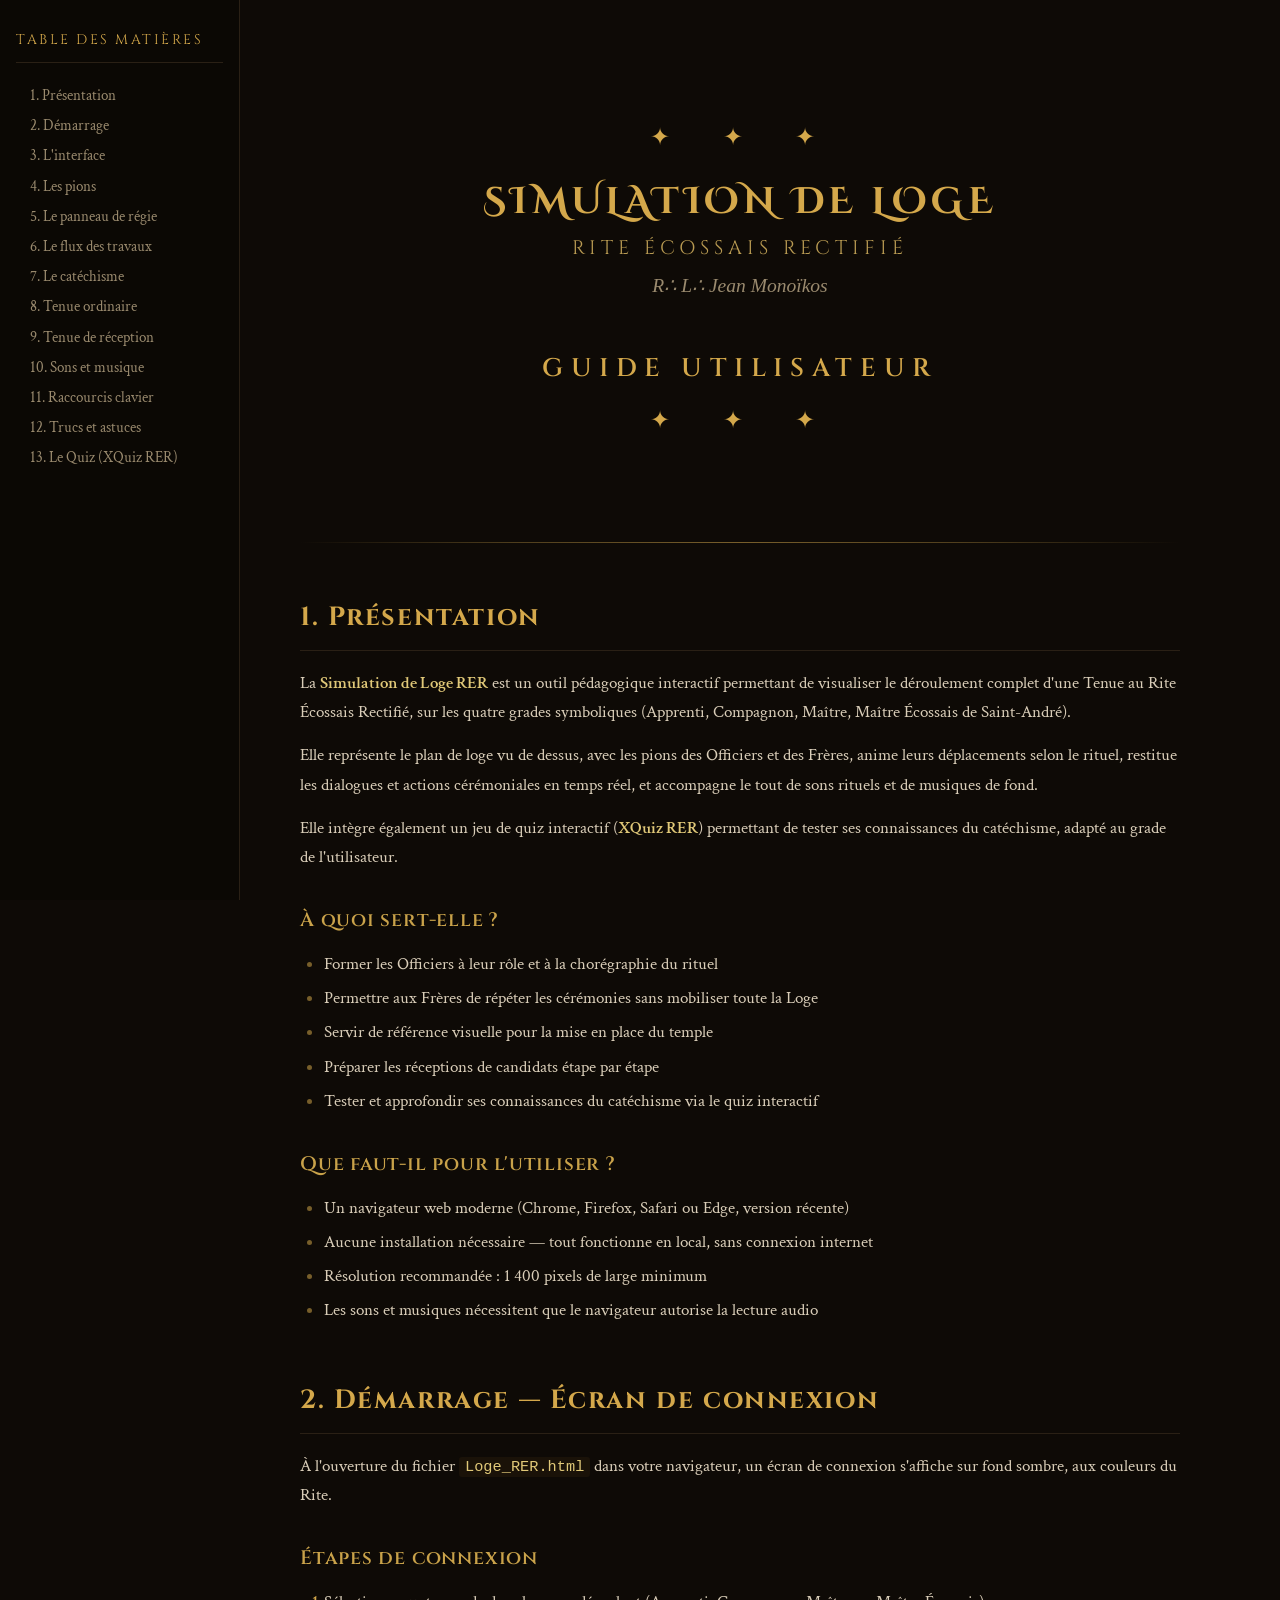
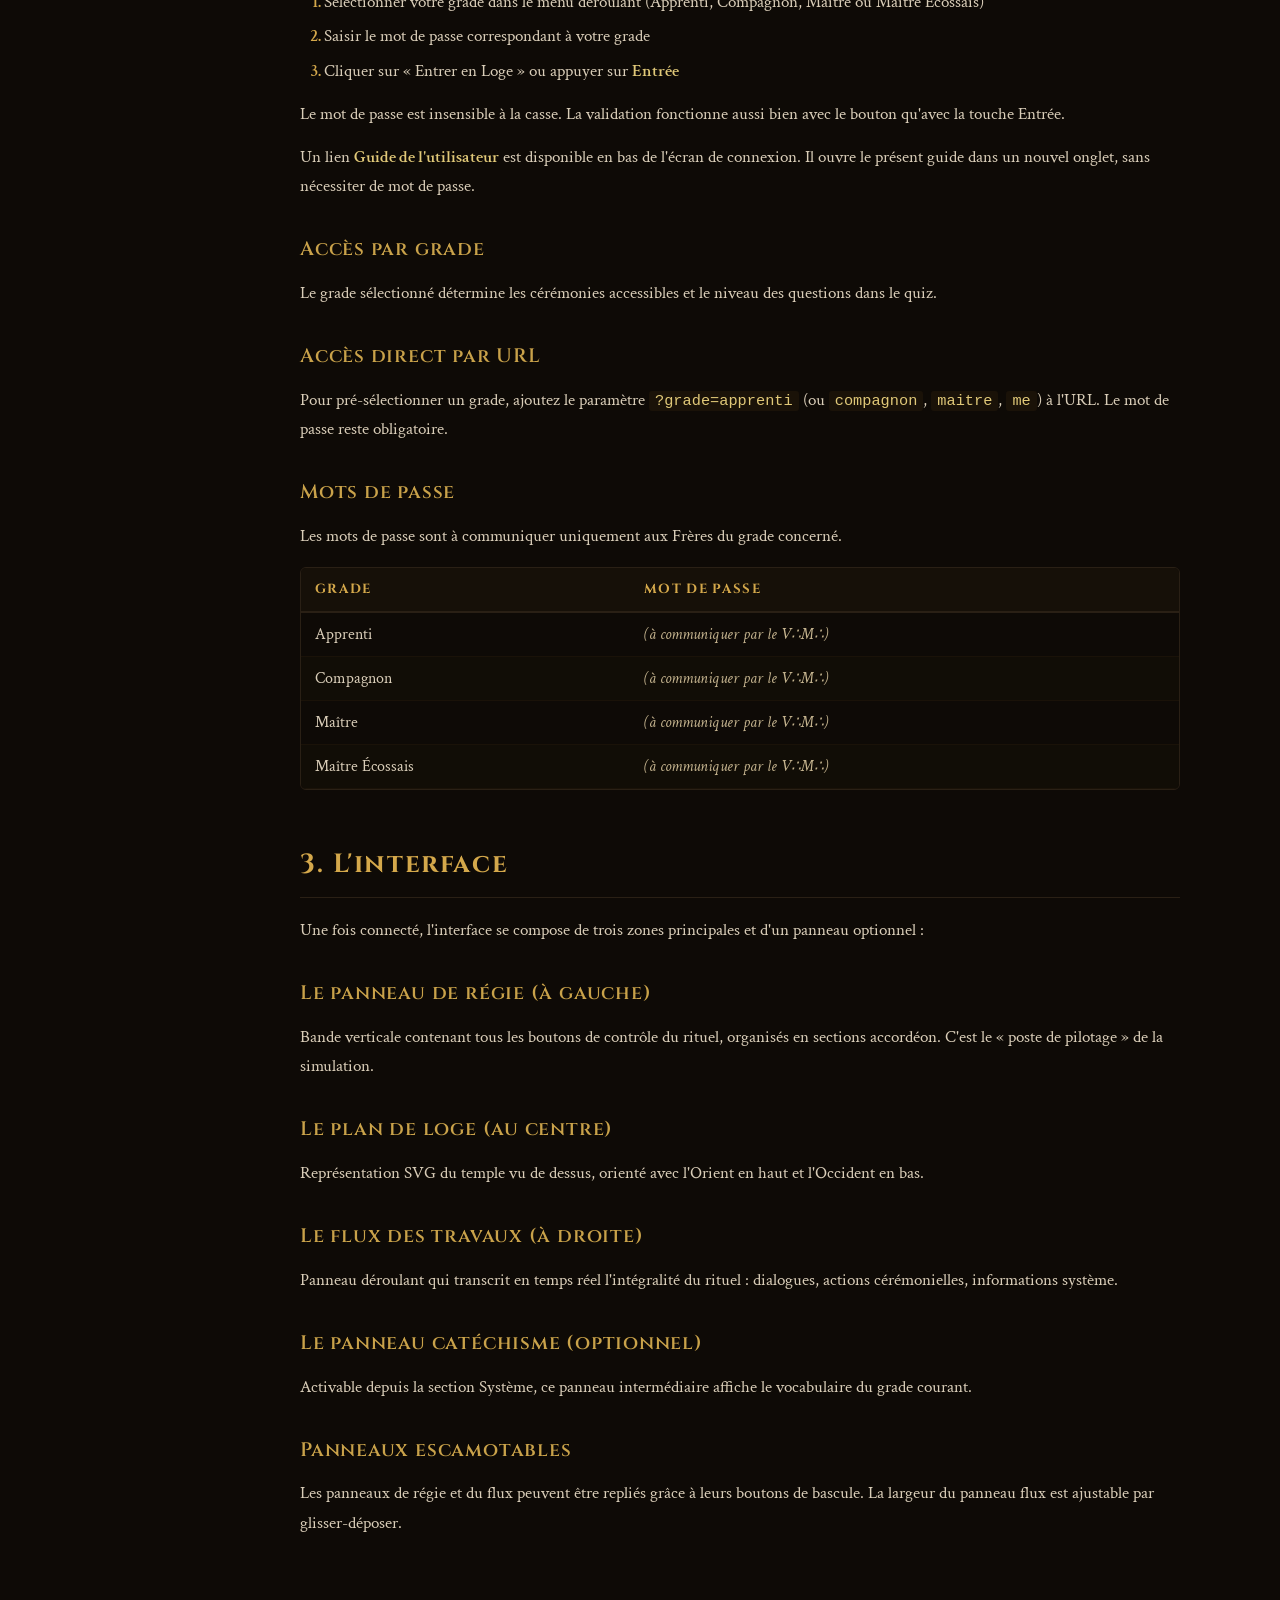
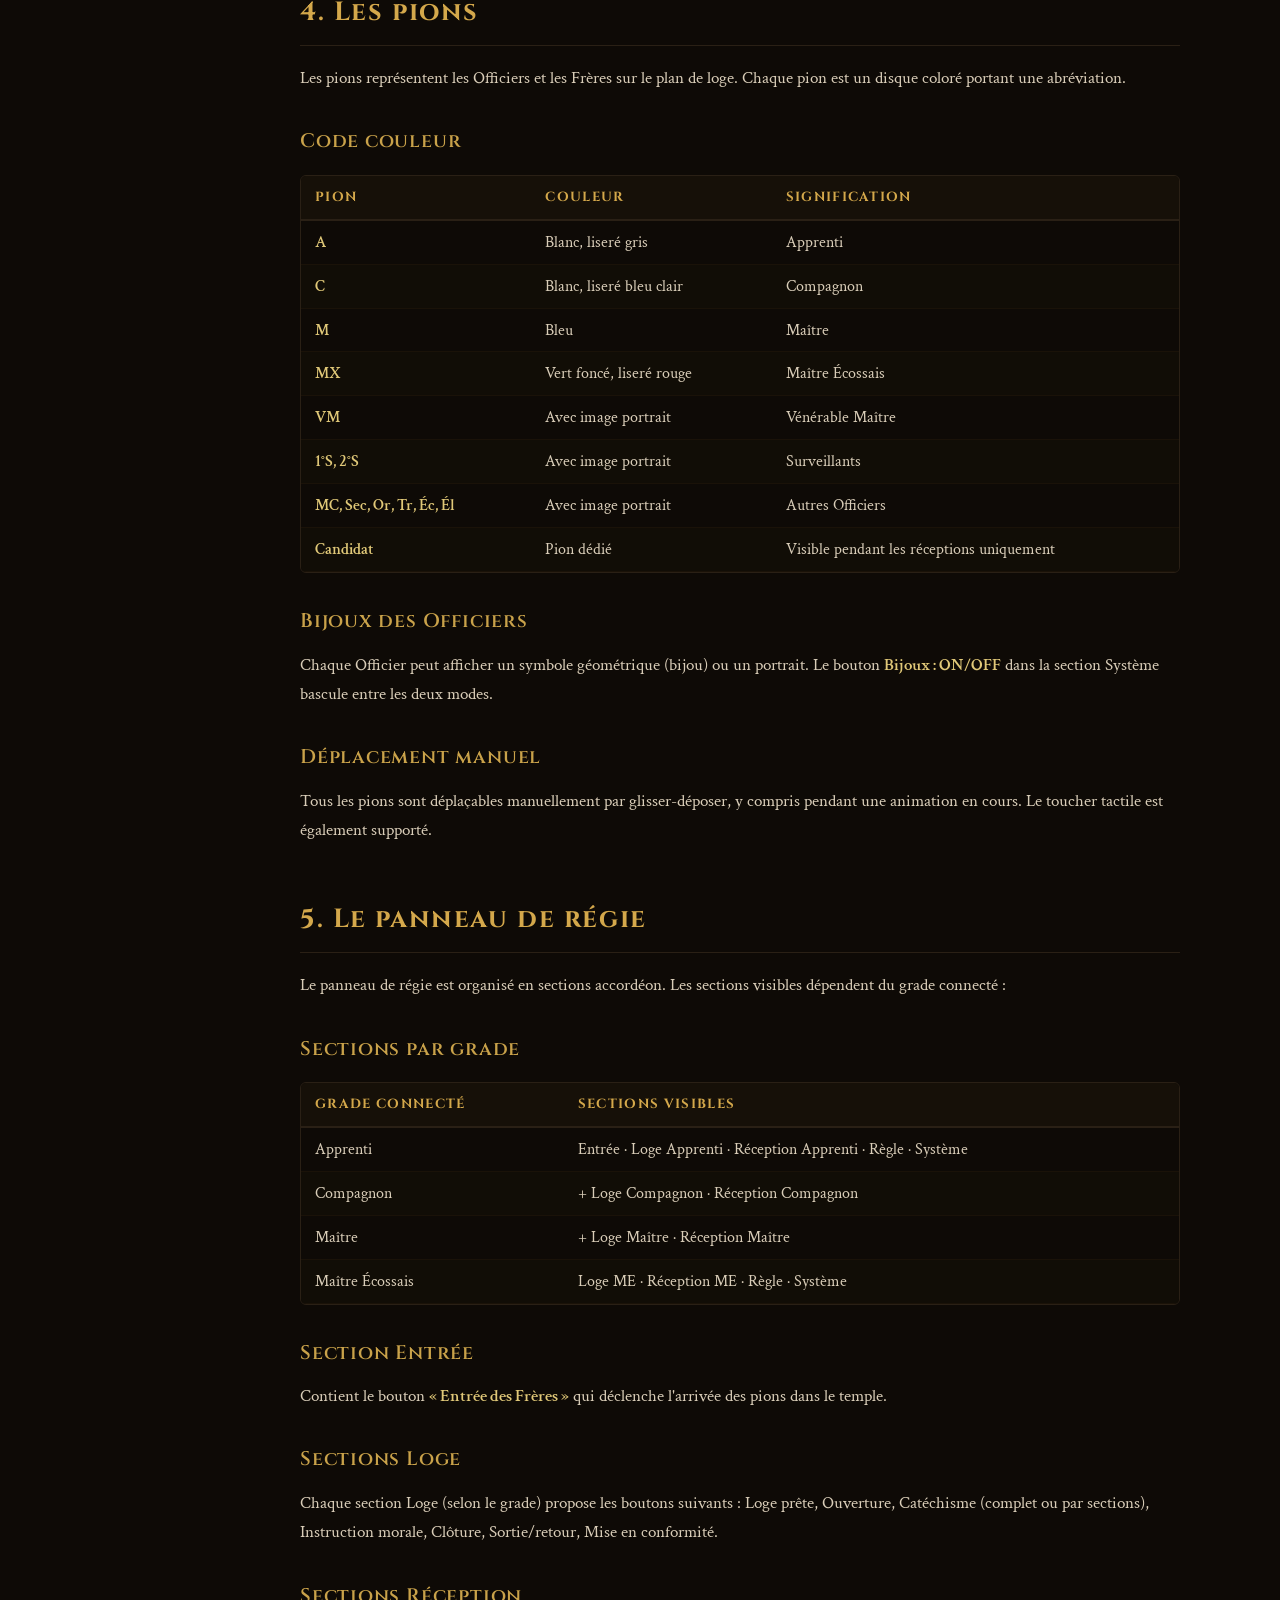
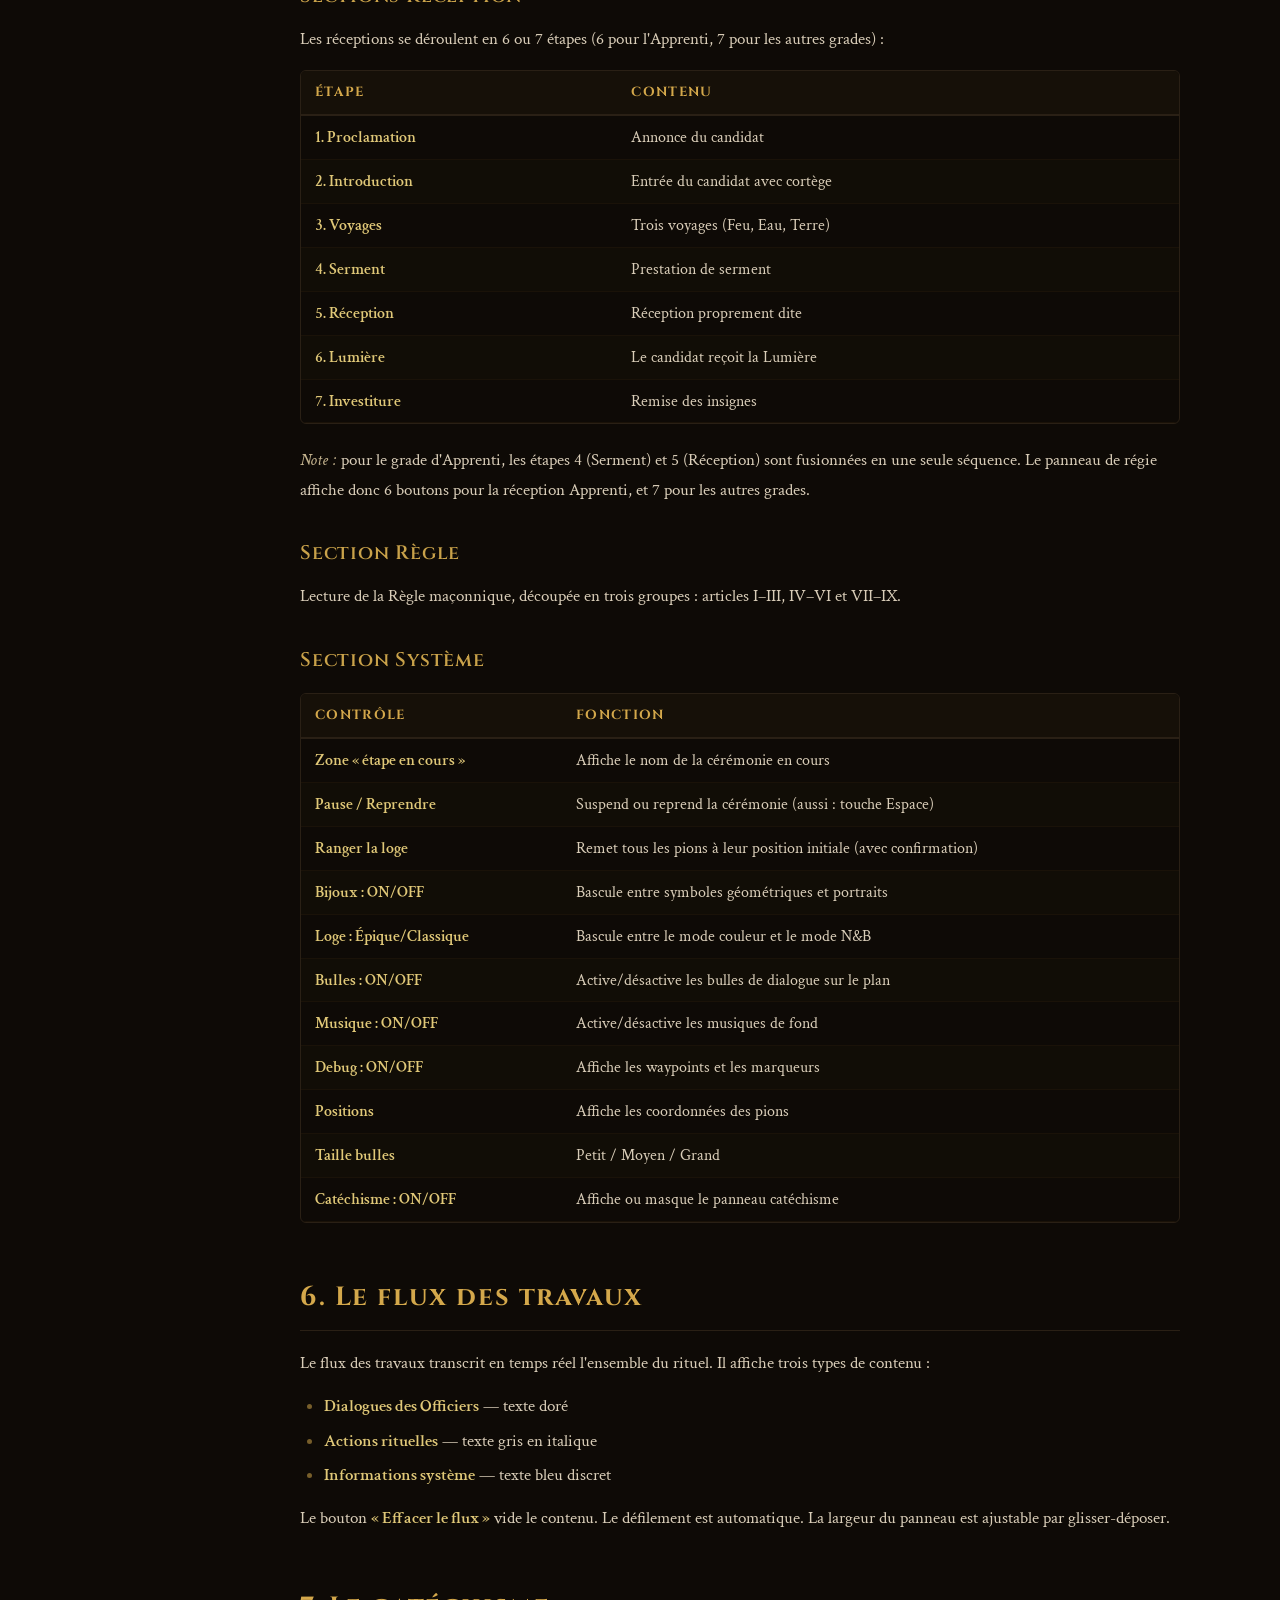
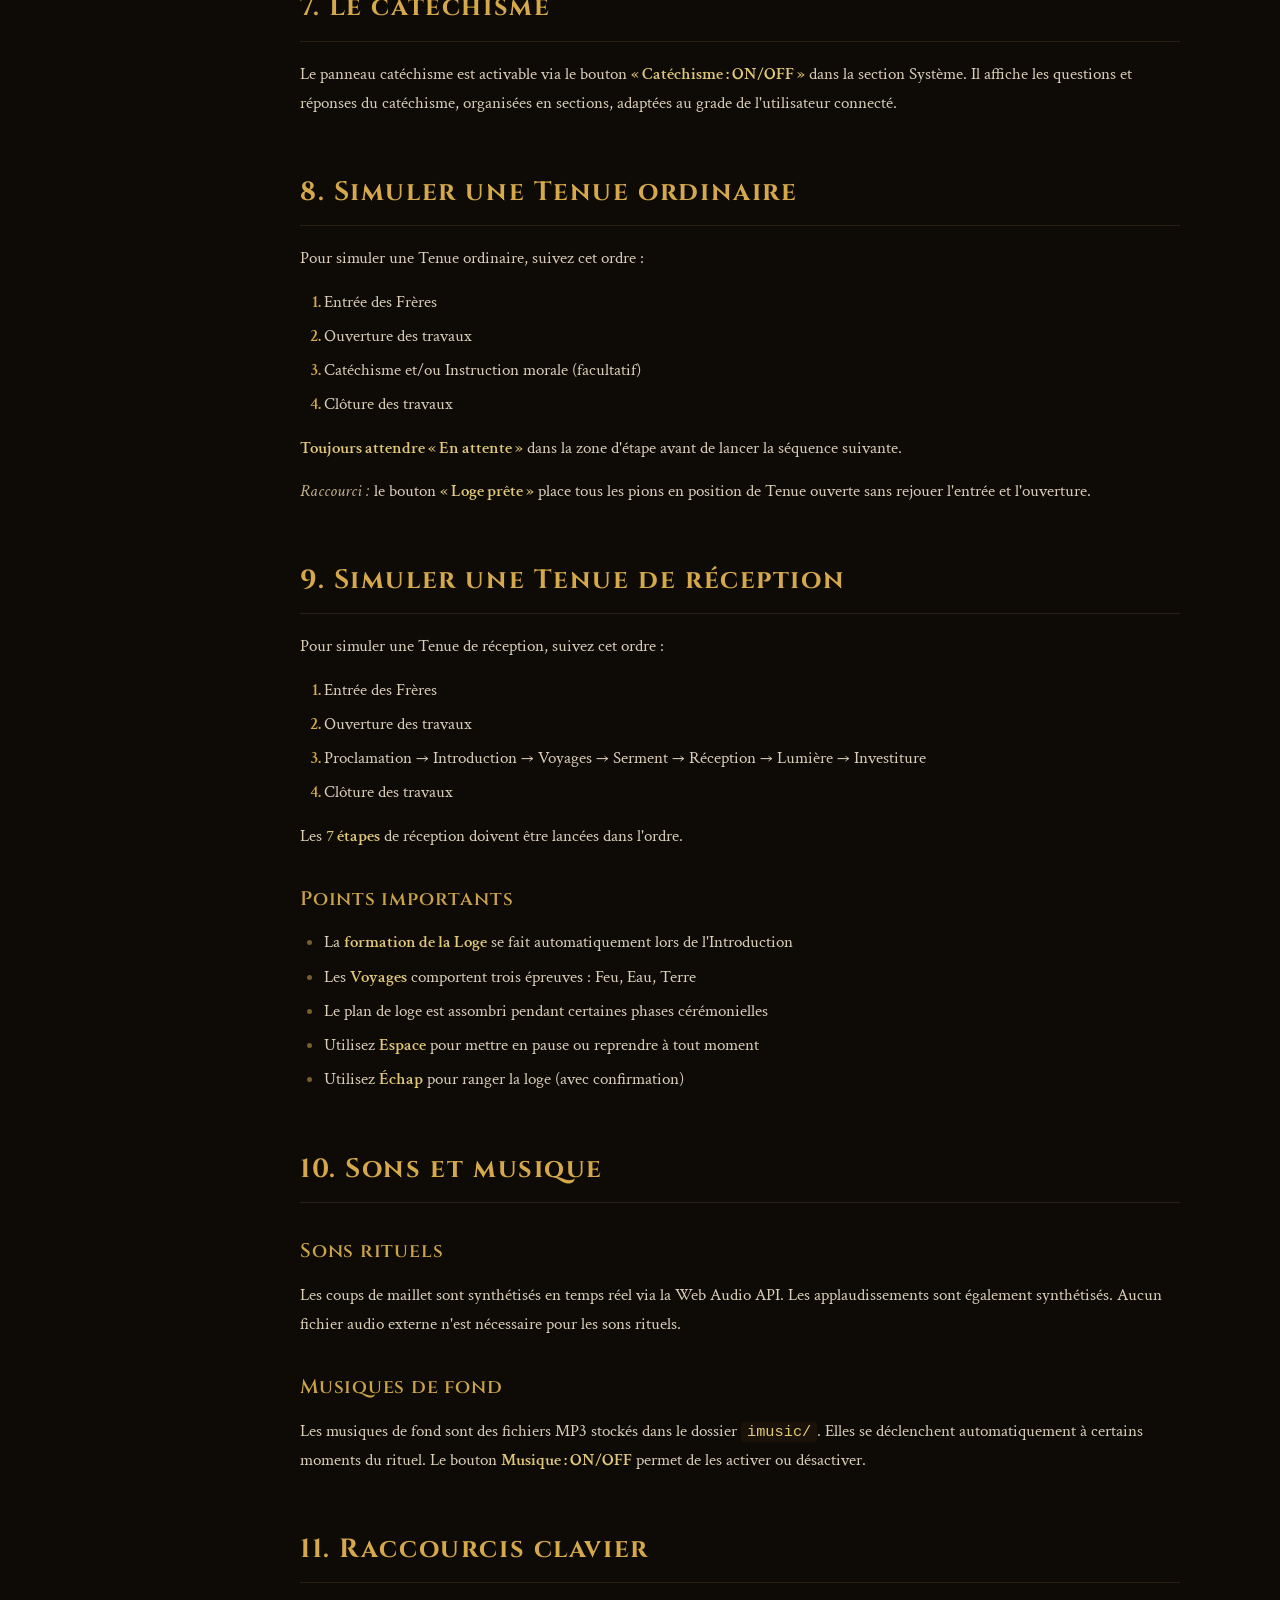
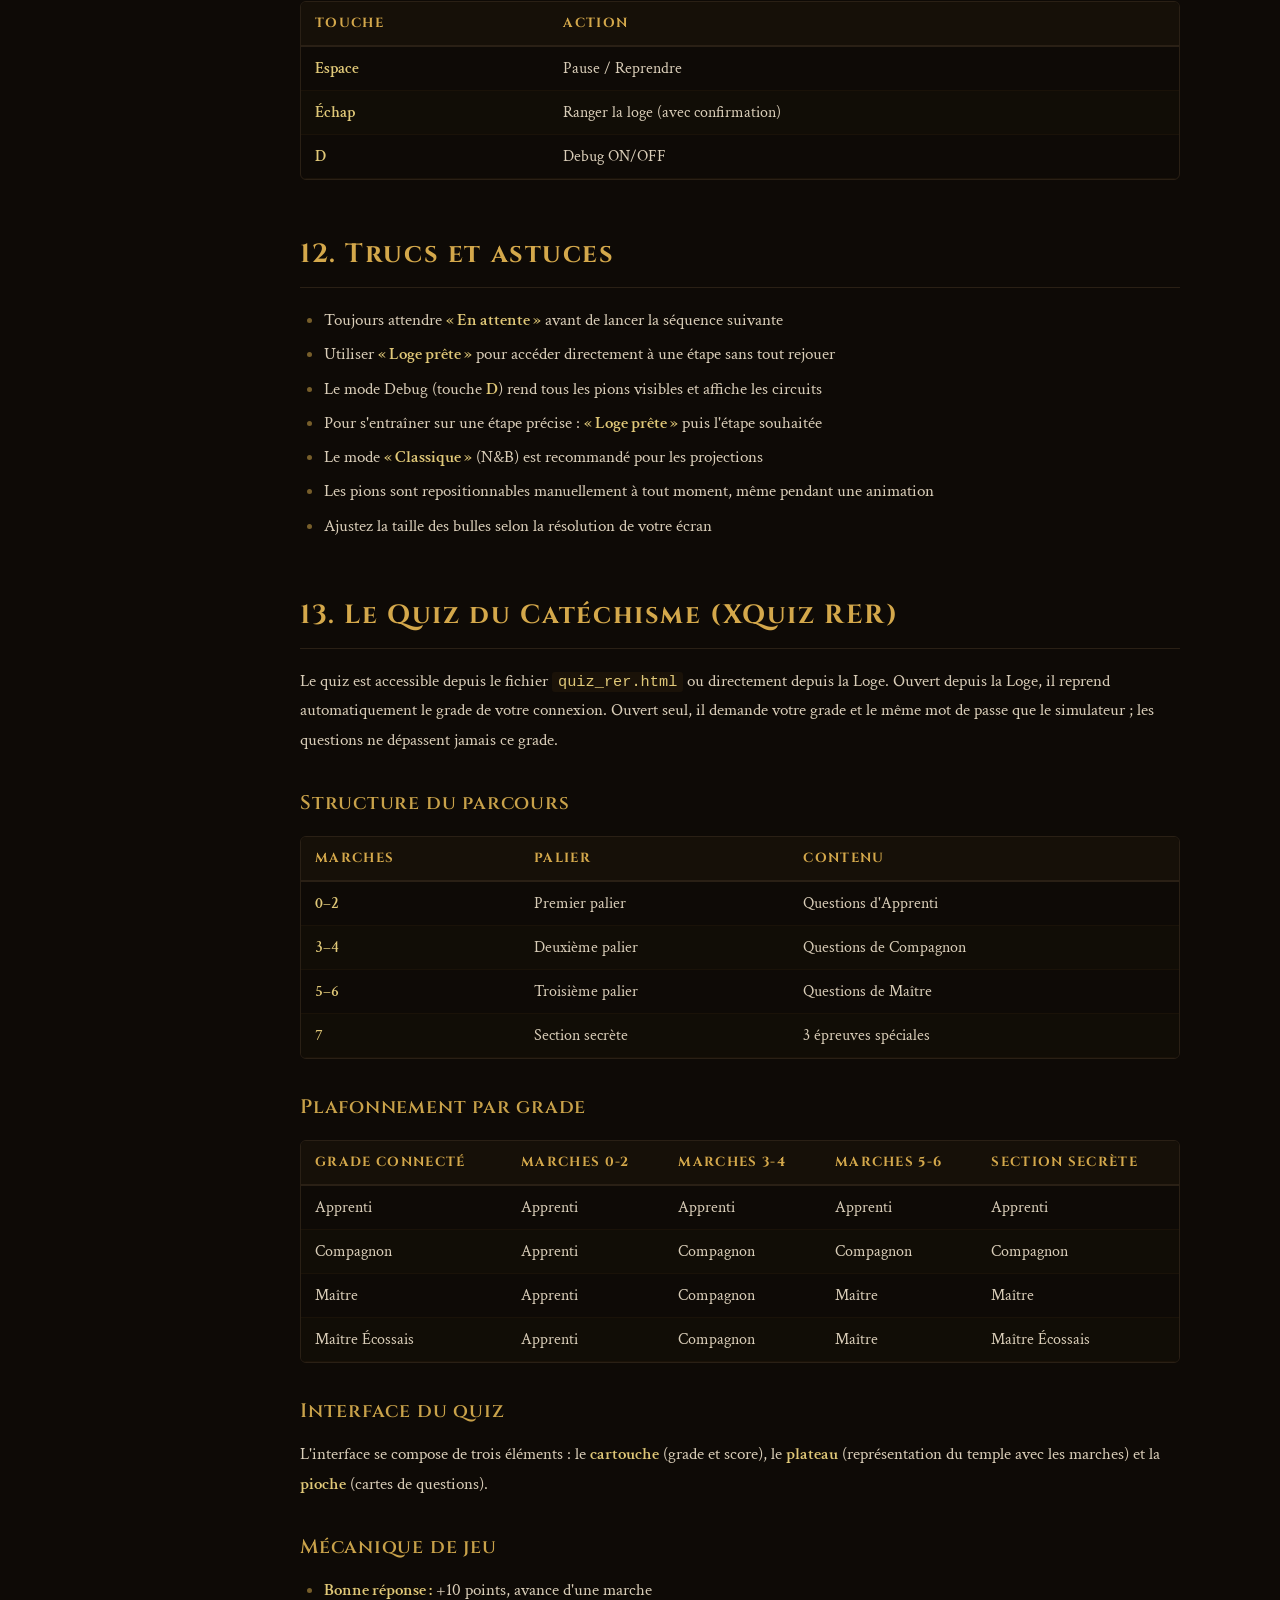
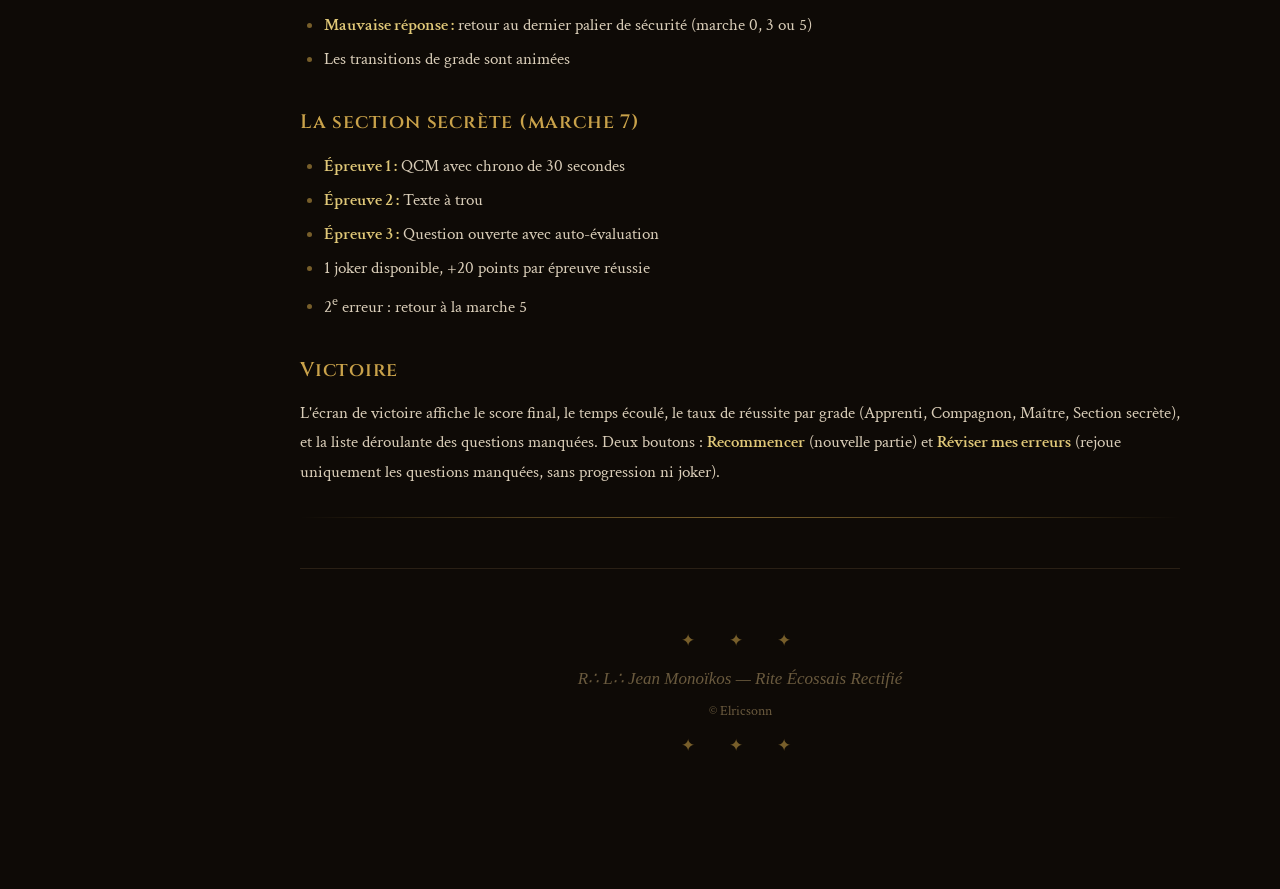
==== commit 779bf59b: "Quiz : identification obligatoire hors du temple ; cartouches de grade cliquables Le quiz ouvert seu" ====
--- a/guide_utilisateur.html
+++ b/guide_utilisateur.html
@@ -670,7 +670,7 @@
 <!-- ================================================================ -->
 <h2 id="s13">13. Le Quiz du Cat&#233;chisme (XQuiz RER)</h2>
 
-<p>Le quiz est accessible depuis le fichier <code>quiz_rer.html</code> ou directement depuis la Loge. Le grade est transmis automatiquement ; il peut aussi &#234;tre forc&#233; via le param&#232;tre <code>?grade=</code>.</p>
+<p>Le quiz est accessible depuis le fichier <code>quiz_rer.html</code> ou directement depuis la Loge. Ouvert depuis la Loge, il reprend automatiquement le grade de votre connexion. Ouvert seul, il demande votre grade et le m&#234;me mot de passe que le simulateur ; les questions ne d&#233;passent jamais ce grade.</p>
 
 <h3>Structure du parcours</h3>
 <div class="table-wrap">
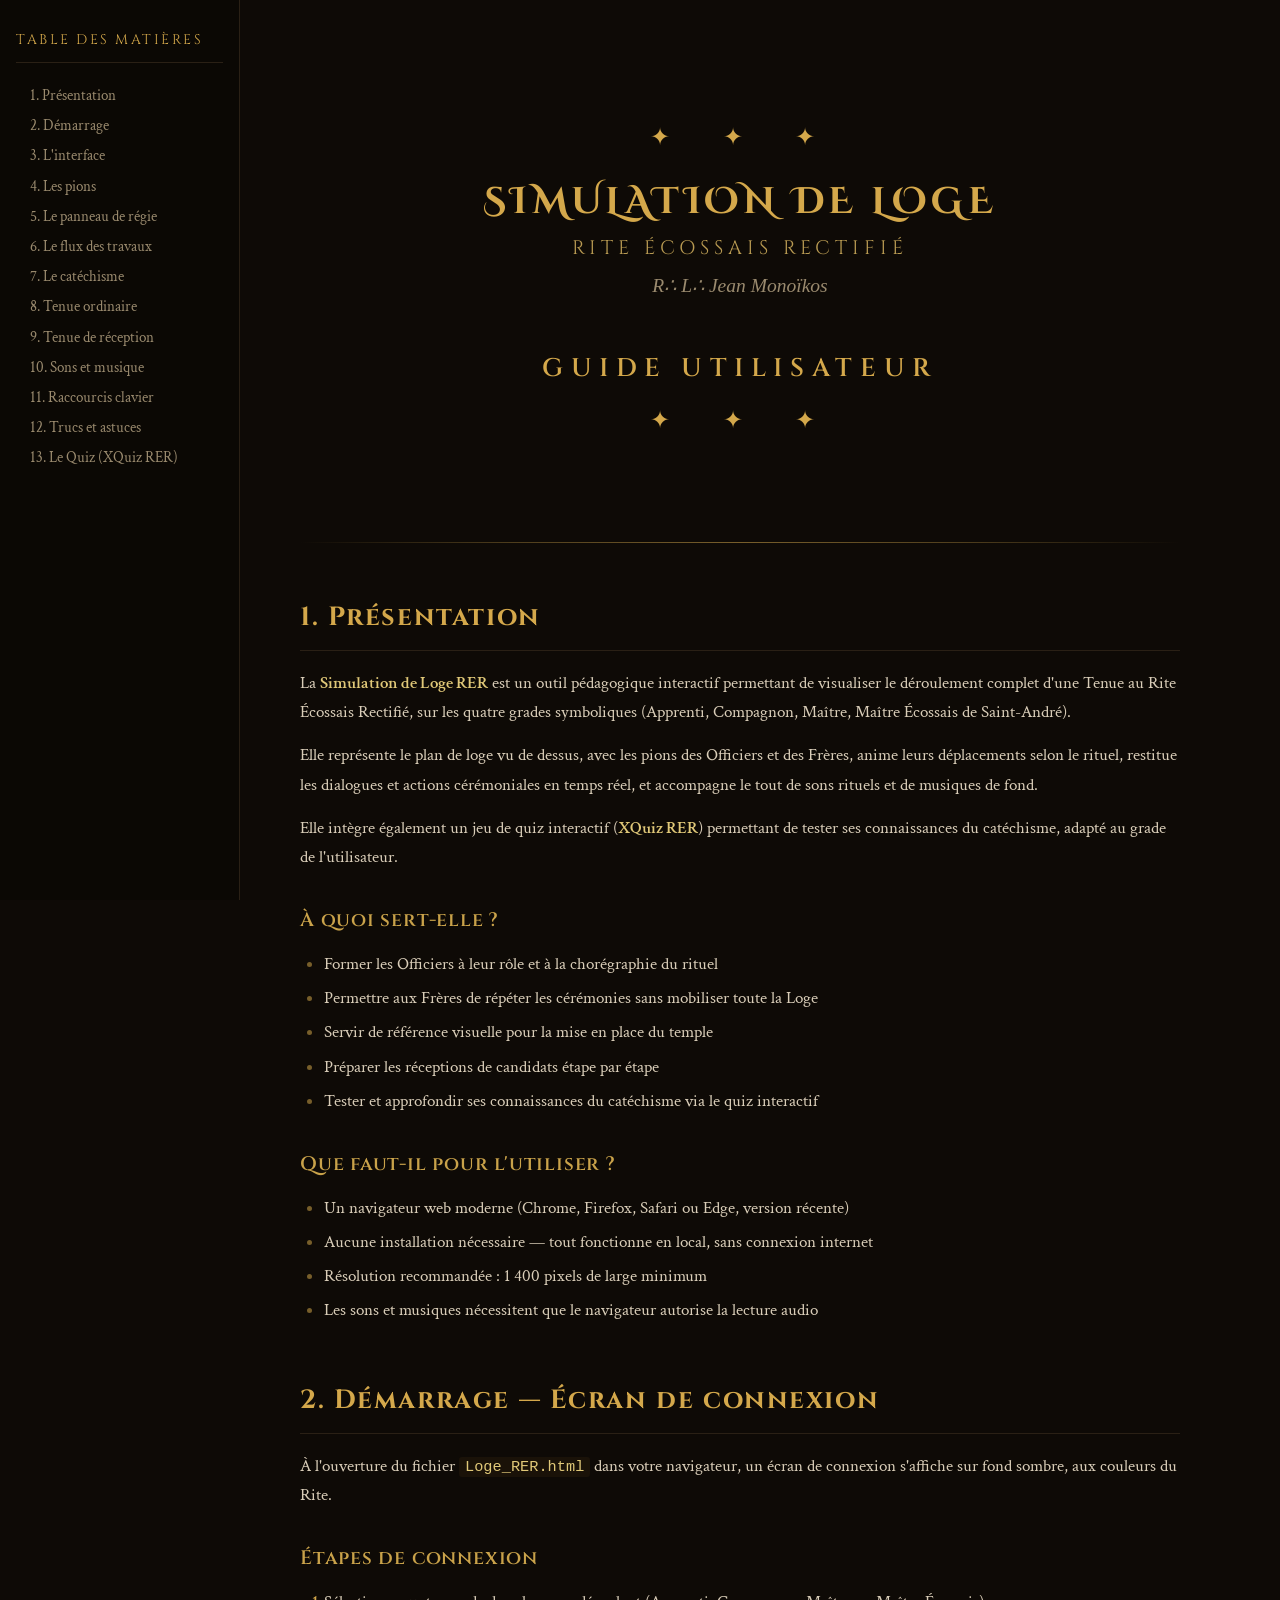
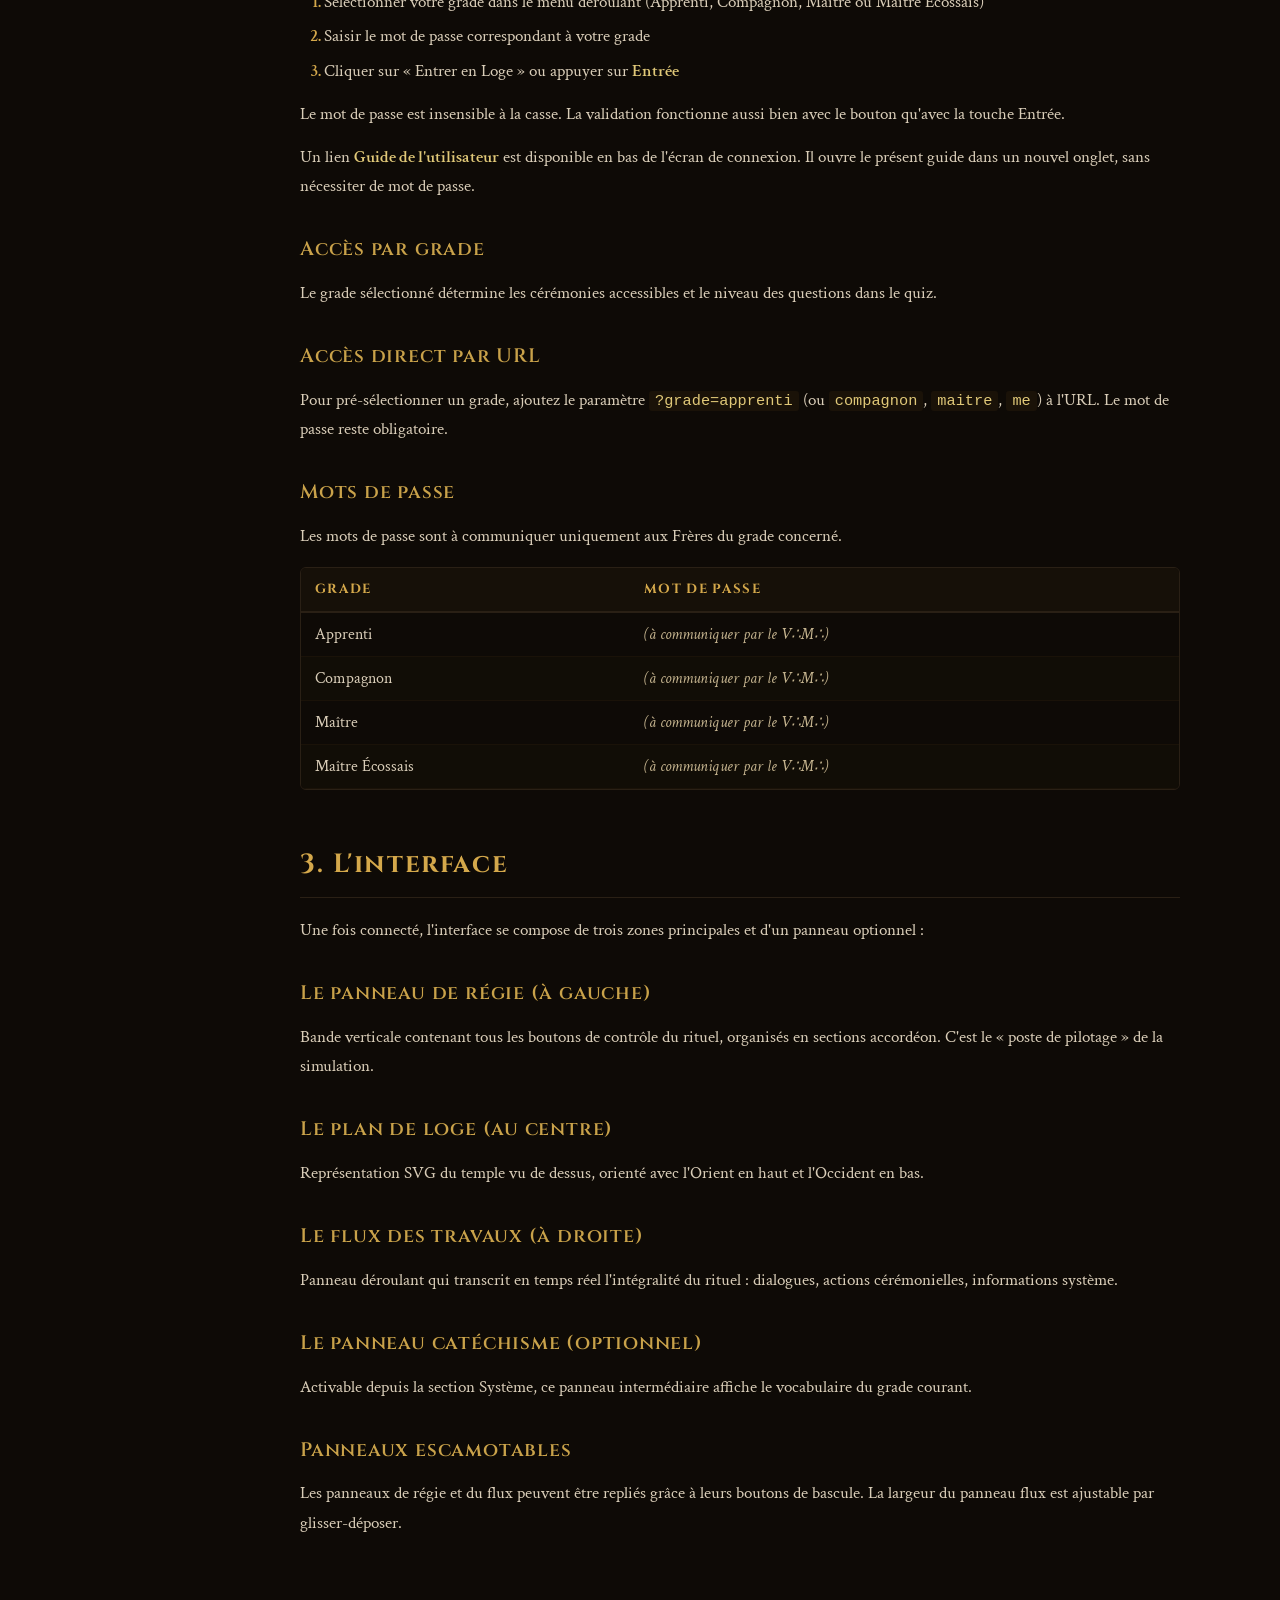
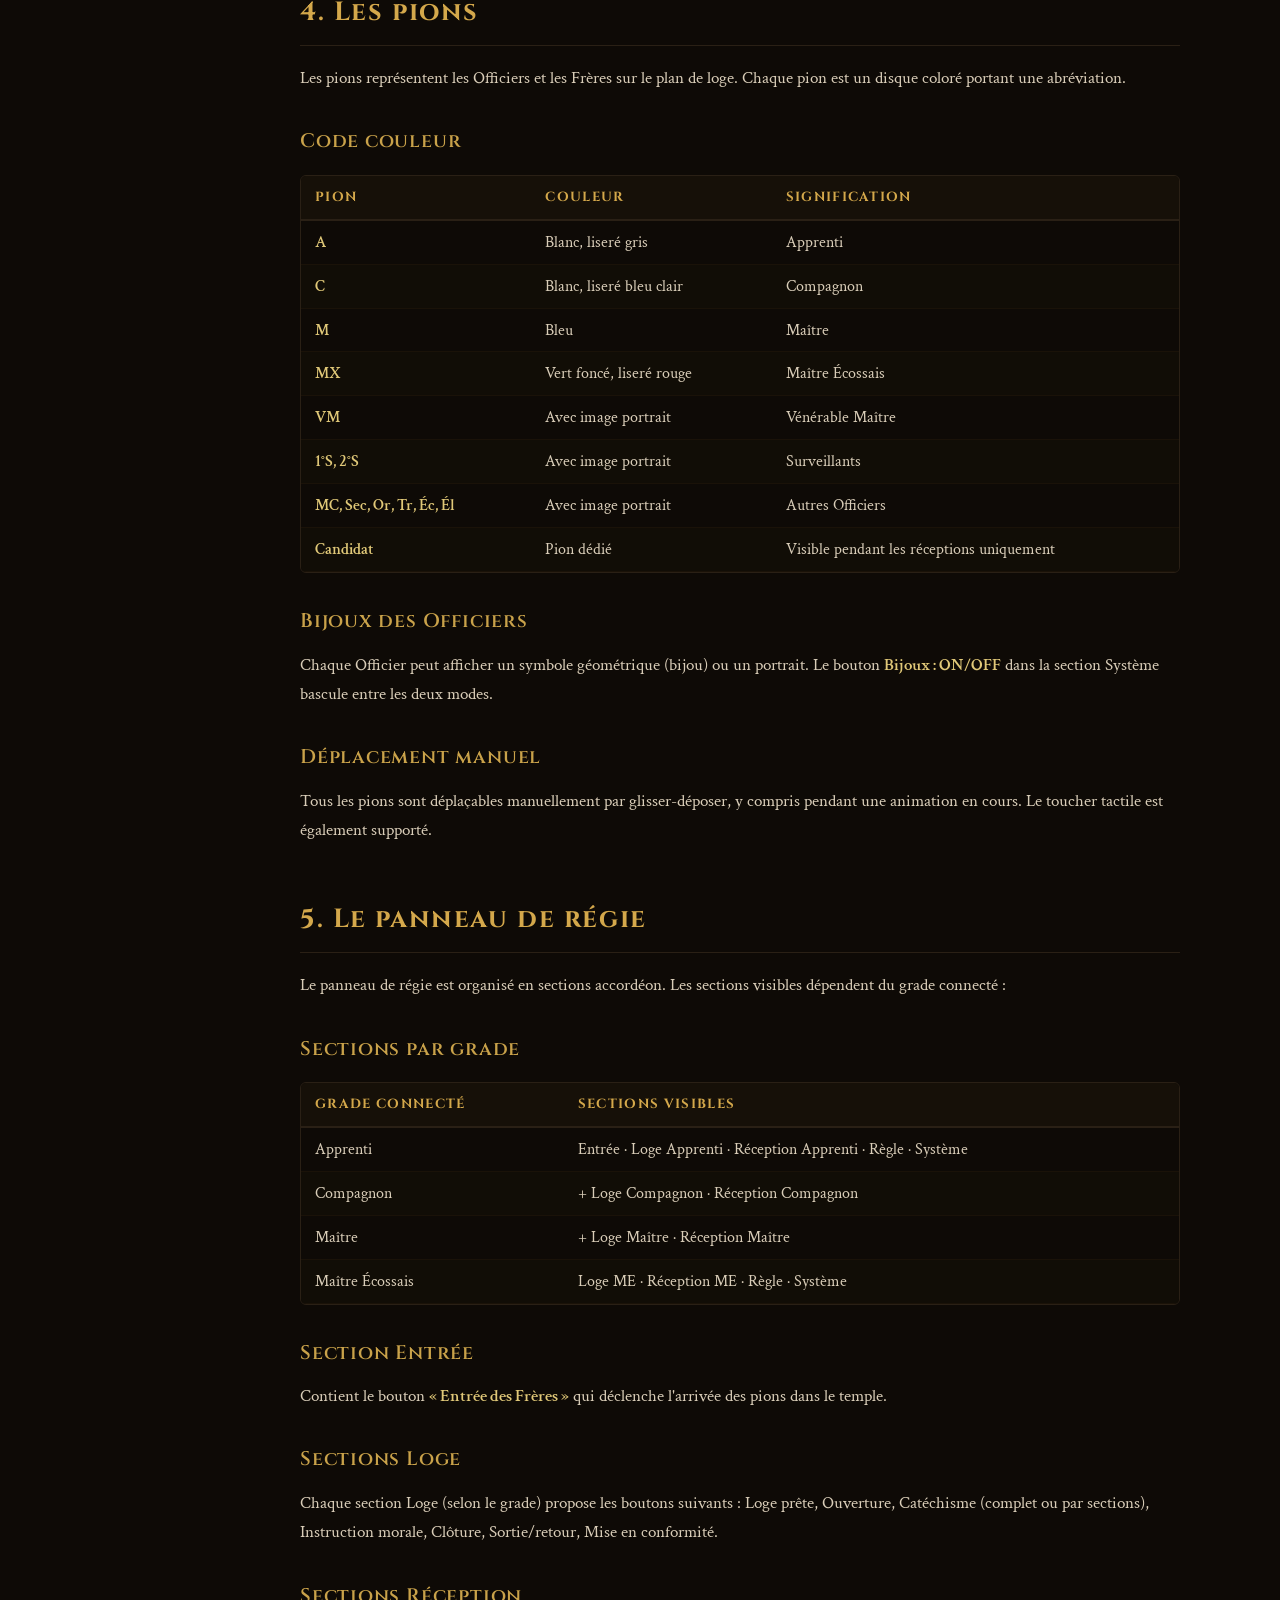
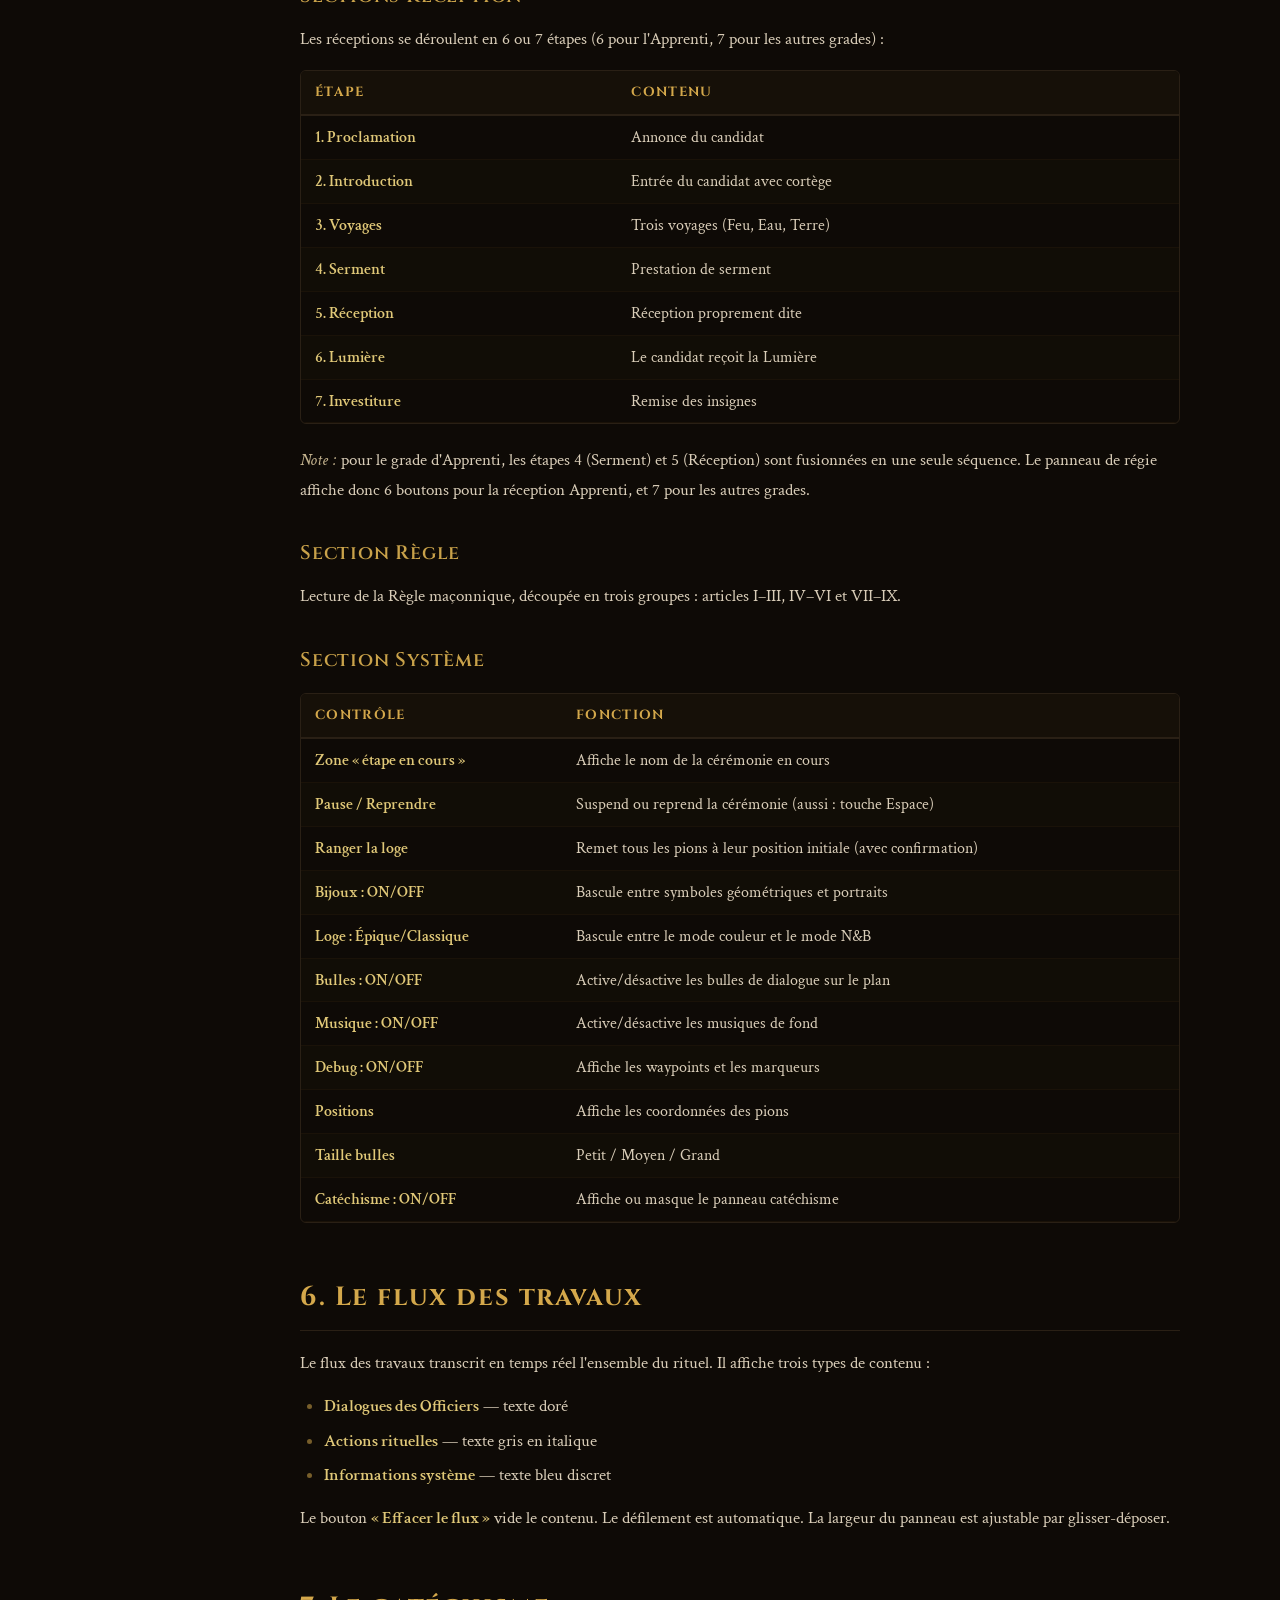
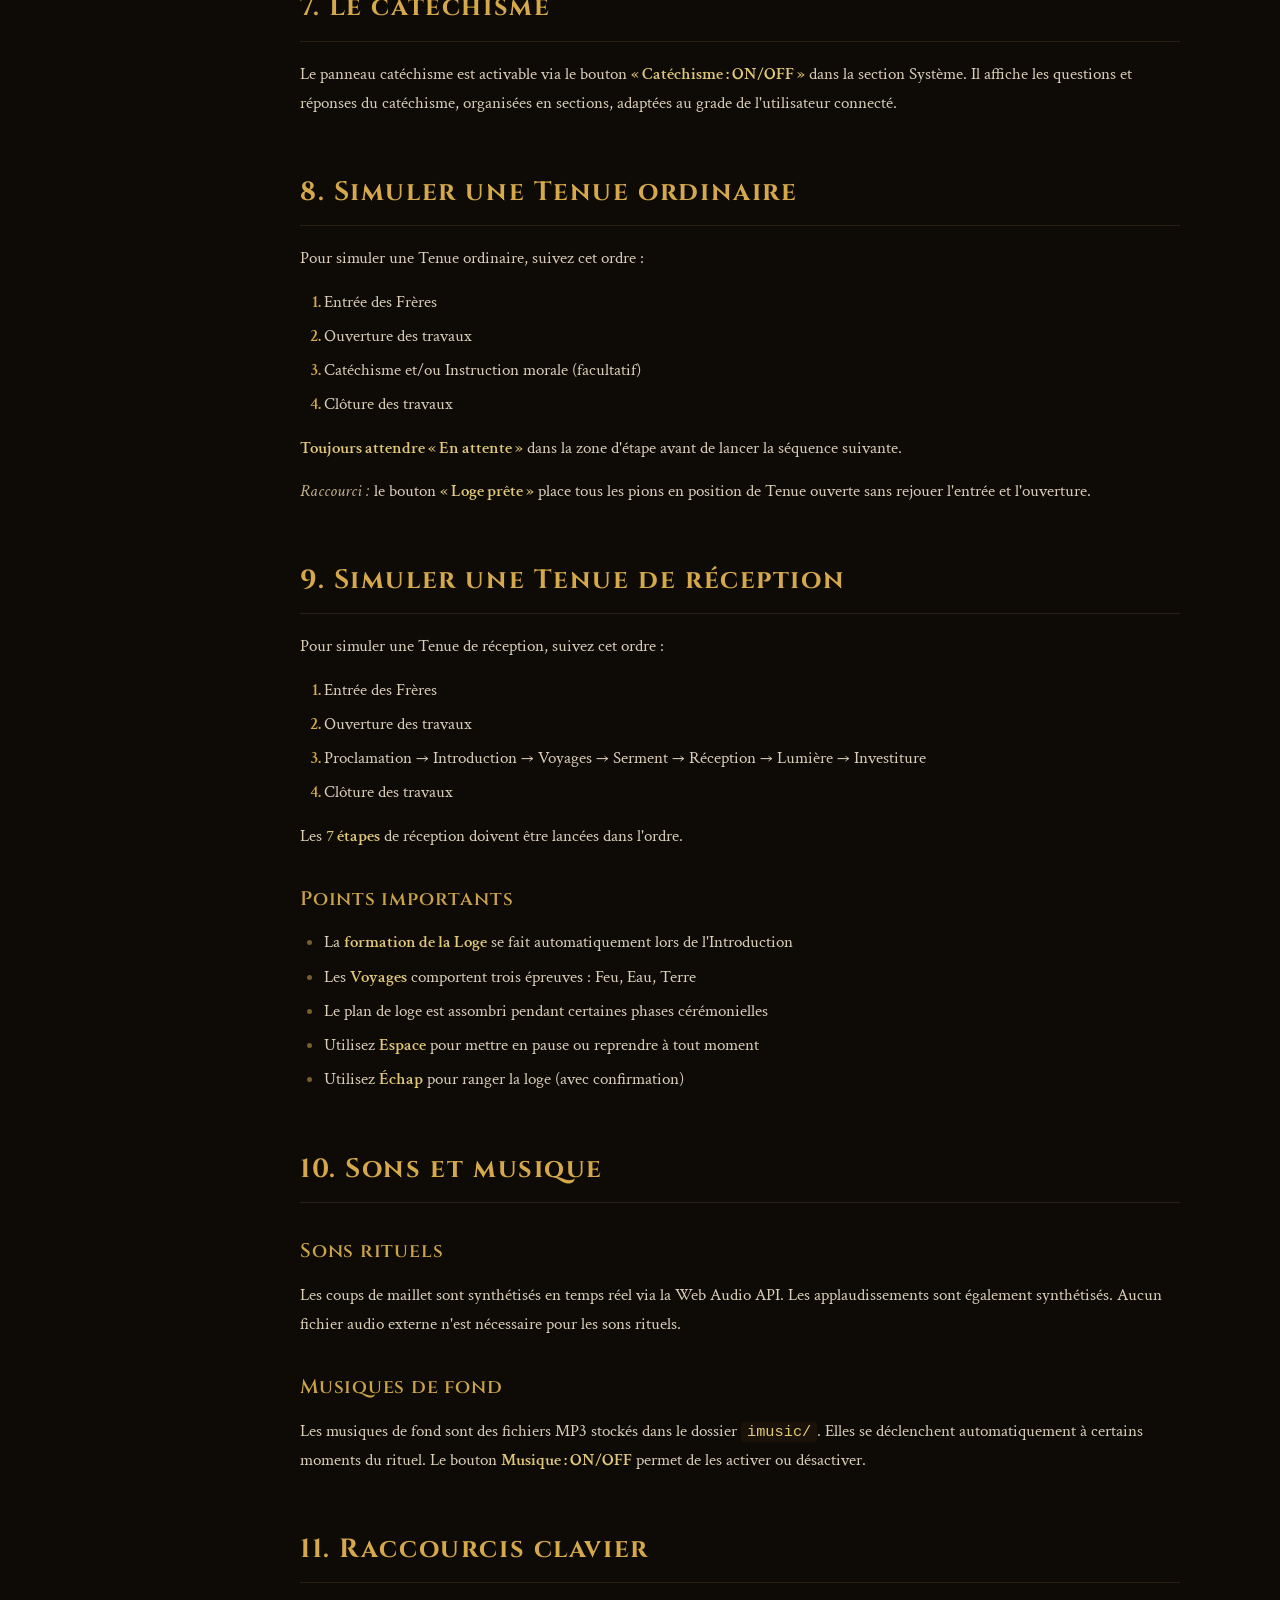
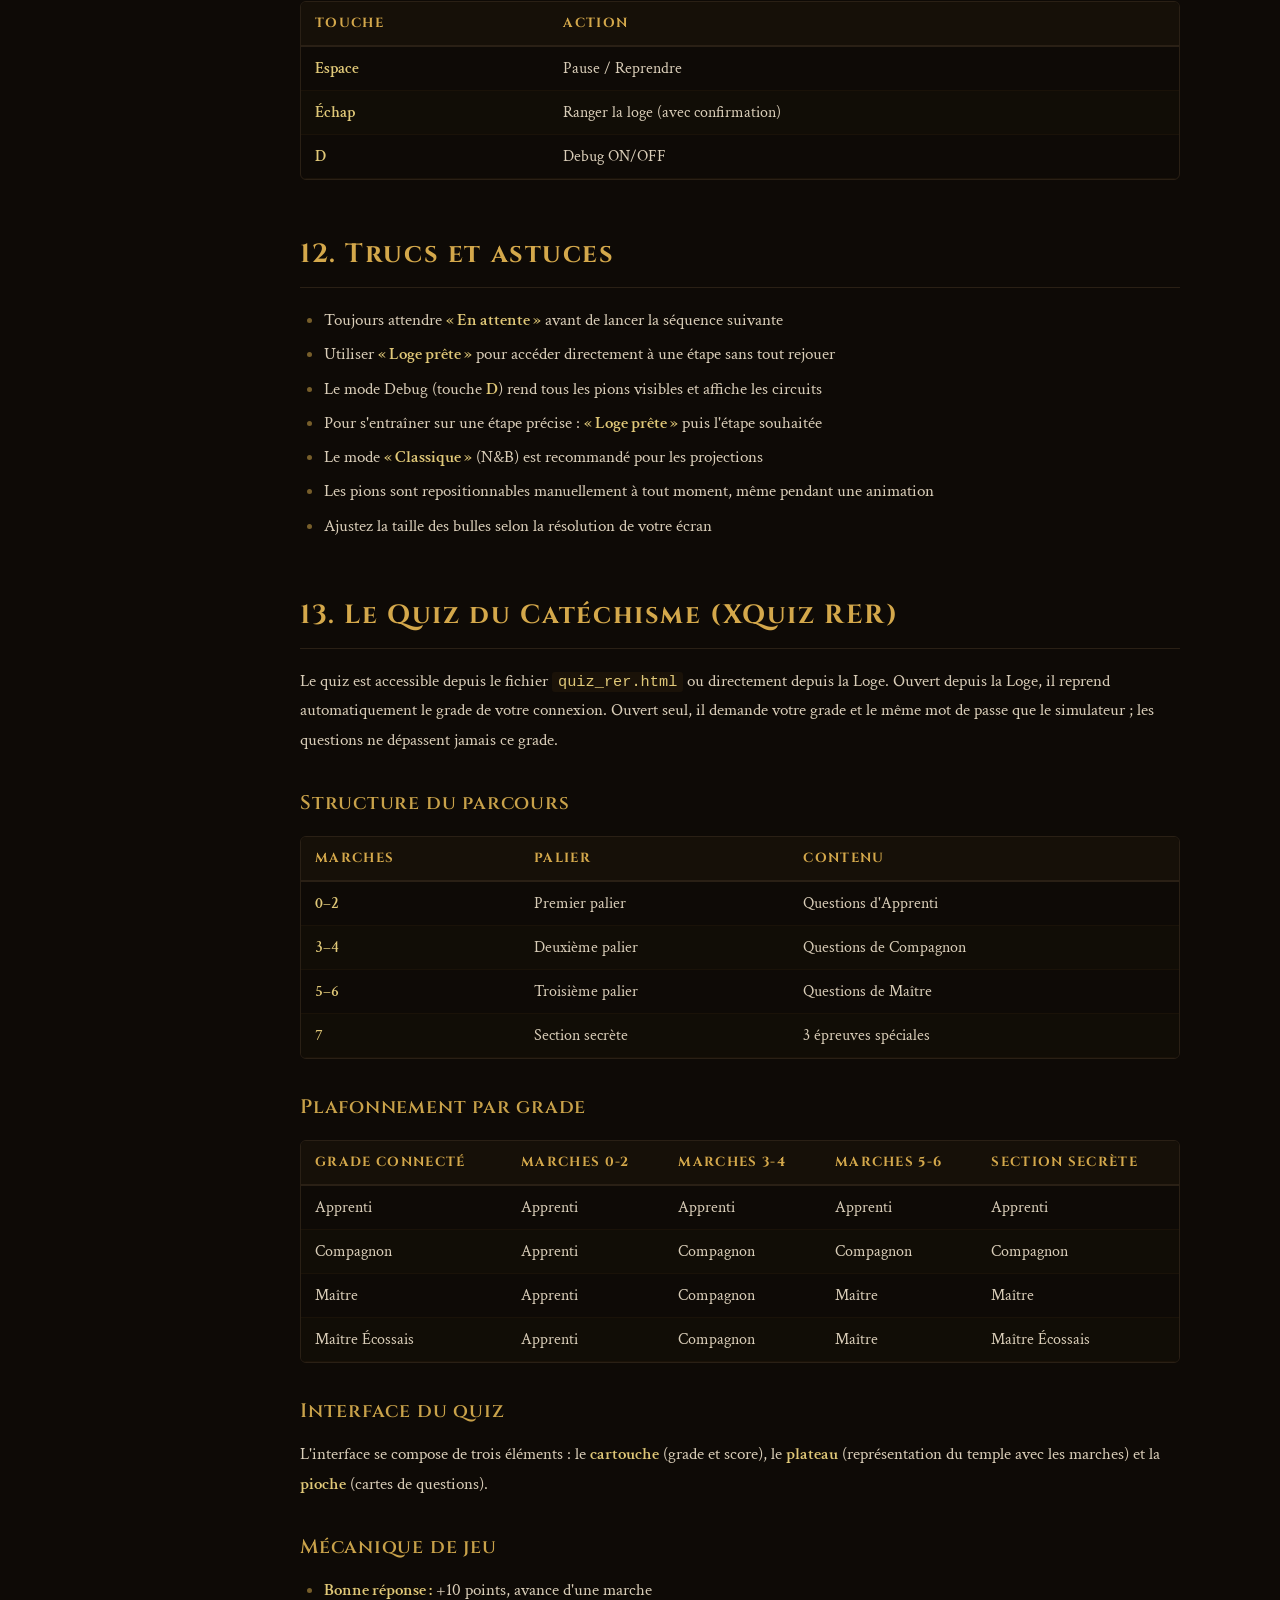
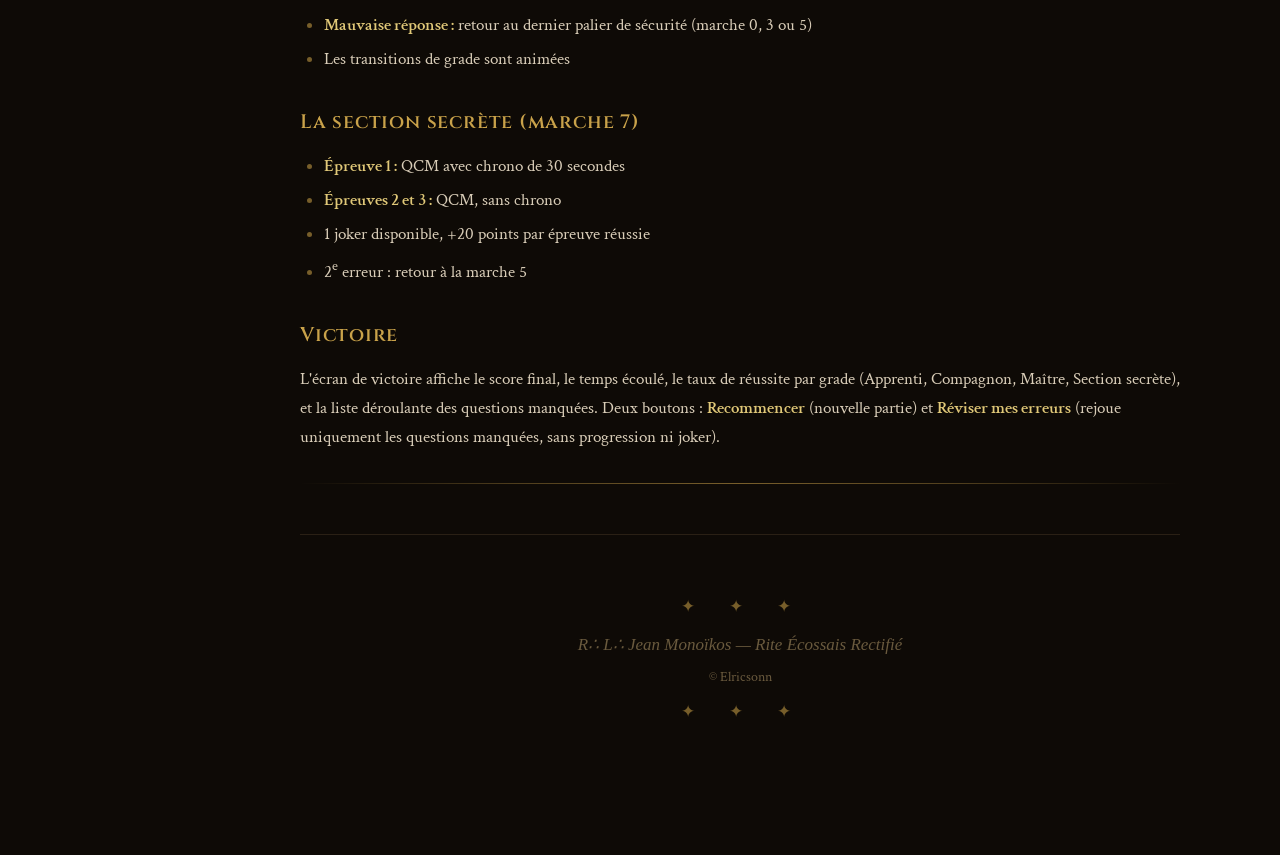
==== commit bcf07e08: "Quiz : plus aucune réponse à taper, les trois épreuves secrètes en QCM Le texte à trou (épreuve 2) e" ====
--- a/guide_utilisateur.html
+++ b/guide_utilisateur.html
@@ -711,8 +711,7 @@
 <h3>La section secr&#232;te (marche 7)</h3>
 <ul>
     <li><strong>&#201;preuve 1 :</strong> QCM avec chrono de 30 secondes</li>
-    <li><strong>&#201;preuve 2 :</strong> Texte &#224; trou</li>
-    <li><strong>&#201;preuve 3 :</strong> Question ouverte avec auto-&#233;valuation</li>
+    <li><strong>&#201;preuves 2 et 3 :</strong> QCM, sans chrono</li>
     <li>1 joker disponible, +20 points par &#233;preuve r&#233;ussie</li>
     <li>2<sup>e</sup> erreur : retour &#224; la marche 5</li>
 </ul>
